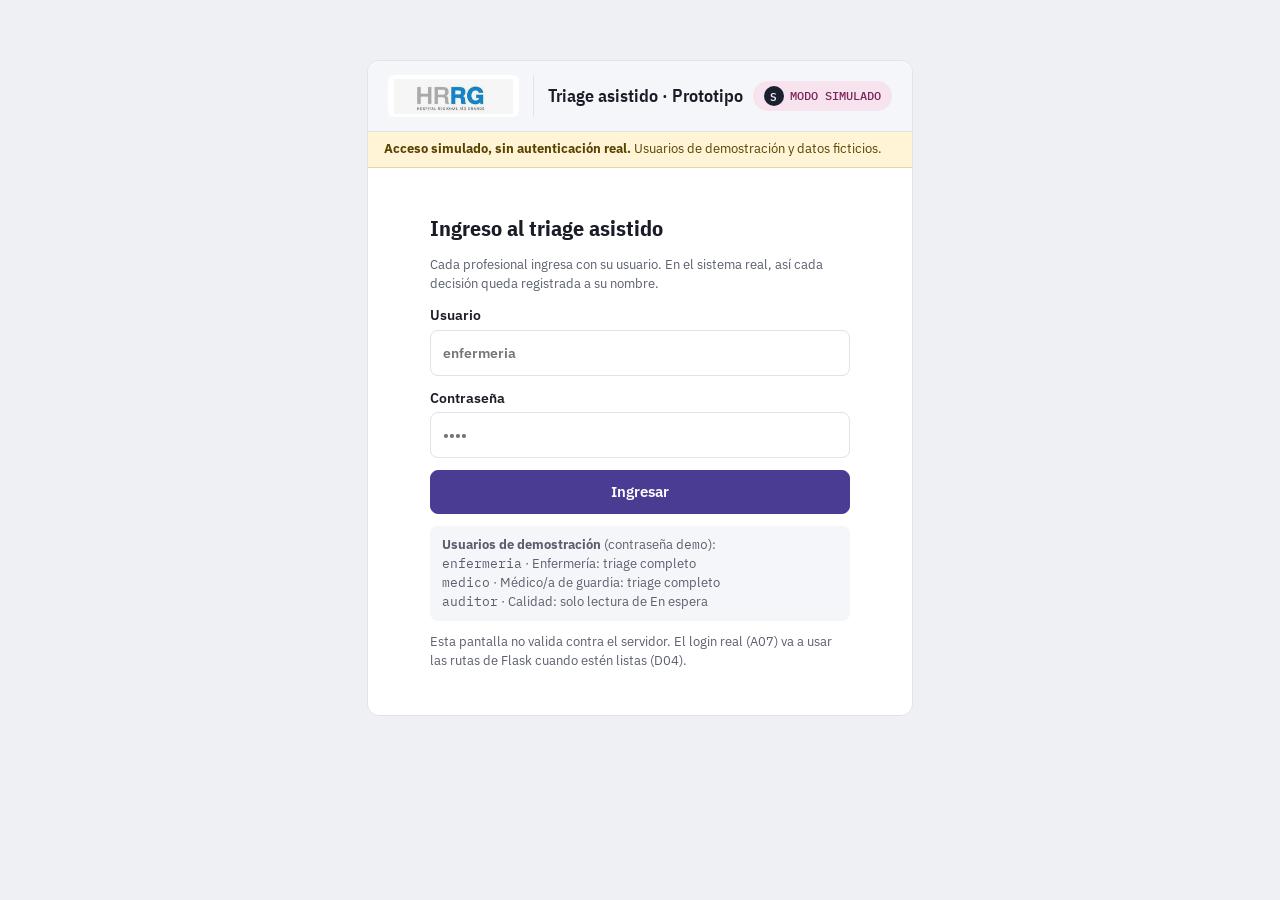
==== frontend/index.html @ 9aeae6dc "maq actualizado Actualizacion" ====
<!doctype html>
<html lang="es">
<head>
<meta charset="utf-8">
<meta name="viewport" content="width=device-width, initial-scale=1">
<title>Ingreso · Triage asistido (simulación)</title>
<link rel="preconnect" href="https://fonts.googleapis.com">
<link rel="stylesheet" href="https://fonts.googleapis.com/css2?family=IBM+Plex+Mono:wght@400;500&family=IBM+Plex+Sans+Condensed:wght@500;600;700&family=IBM+Plex+Sans:wght@400;500;600&display=swap">
<style>
/* Layout: maquetado navegable de 4 pantallas + panel lateral de especificaciones (estilo del original del equipo) */
:root{
  --bg:#EFF0F4; --panel:#FFFFFF; --panel-2:#F5F6F9; --line:#E1E3EA; --ink:#1A1D26; --muted:#5A5F6E;
  --accent:#4A3C93; --accent-ink:#FFFFFF; --accent-soft:#ECE8F8; --accent-text:#3E3180;
  --tab:#1B2030; --sim:#F6E3EE; --sim-ink:#7A2457; --err:#B3261E; --err-soft:#FCEDEC;
  --m-rojo:#C62828; --m-naranja:#EF7D1A; --m-amarillo:#F5C518; --m-verde:#2E7D32; --m-azul:#1565C0;
  --f-display:'IBM Plex Sans Condensed','Arial Narrow',sans-serif;
  --f-body:'IBM Plex Sans',system-ui,-apple-system,'Segoe UI',sans-serif;
  --f-mono:'IBM Plex Mono',ui-monospace,Menlo,Consolas,monospace;
}
@media (prefers-color-scheme: dark){:root:not([data-theme="light"]){
  --bg:#14161C; --panel:#1C1F27; --panel-2:#232733; --line:#323745; --ink:#ECEDF2; --muted:#A3A8B6;
  --accent:#8C7FE0; --accent-ink:#14121F; --accent-soft:#2B2650; --accent-text:#C5BDF5;
  --tab:#ECEDF2; --sim:#3A2232; --sim-ink:#F2B6D6; --err:#FF8A80; --err-soft:#3A1D1C; color-scheme:dark}}
:root[data-theme="dark"]{
  --bg:#14161C; --panel:#1C1F27; --panel-2:#232733; --line:#323745; --ink:#ECEDF2; --muted:#A3A8B6;
  --accent:#8C7FE0; --accent-ink:#14121F; --accent-soft:#2B2650; --accent-text:#C5BDF5;
  --tab:#ECEDF2; --sim:#3A2232; --sim-ink:#F2B6D6; --err:#FF8A80; --err-soft:#3A1D1C; color-scheme:dark}
[hidden]{display:none!important}
body{margin:0;background:var(--bg);color:var(--ink);font-family:var(--f-body);font-size:15px;line-height:1.45}
.wrap{max-width:1280px;margin:0 auto;padding-inline:20px;padding-block:20px 48px;display:flex;flex-direction:column;gap:18px}
h1,h2,h3{font-family:var(--f-display);text-wrap:balance;margin:0}
button,select,input,textarea{font:inherit;color:inherit}
:focus-visible{outline:2px solid var(--accent);outline-offset:2px}
.top{display:flex;flex-wrap:wrap;gap:12px 20px;align-items:flex-end;justify-content:space-between;border-bottom:1px solid var(--line);padding-bottom:14px}
.eyebrow{font-family:var(--f-mono);font-size:12px;letter-spacing:.08em;text-transform:uppercase;color:var(--muted)}
.top h1{font-size:24px;font-weight:600}
.tabs{display:flex;flex-wrap:wrap;gap:6px;align-items:center}
.tab{min-height:40px;padding:0 14px;border-radius:8px;border:1px solid var(--line);background:var(--panel);cursor:pointer}
.tab[aria-current="page"]{background:var(--tab);color:var(--bg);border-color:var(--tab)}
.spec-toggle{display:flex;align-items:center;gap:6px;color:var(--muted);font-size:14px;margin-left:6px}
.grid{display:grid;grid-template-columns:minmax(0,1fr) 300px;gap:18px;align-items:start}
body.nospecs .grid{grid-template-columns:minmax(0,1fr)}
body.nospecs .specs{display:none}
@media (max-width:900px){.grid{grid-template-columns:minmax(0,1fr)}}
.app{background:var(--panel);border:1px solid var(--line);border-radius:12px;min-width:0;overflow:hidden}
.app-head{display:flex;flex-wrap:wrap;gap:10px;align-items:center;justify-content:space-between;padding:14px 20px;background:var(--panel-2);border-bottom:1px solid var(--line)}
.app-head h2{font-size:18px;font-weight:600}
.chips{display:flex;gap:8px;flex-wrap:wrap}
.chip{display:inline-flex;align-items:center;gap:6px;font-family:var(--f-mono);font-size:12px;font-weight:500;padding:4px 10px;border-radius:999px;border:1px solid var(--line);background:var(--panel);white-space:nowrap}
.chip.sim{background:repeating-linear-gradient(135deg,var(--sim) 0 6px,transparent 6px 10px),var(--sim);color:var(--sim-ink);border-color:transparent}
.dot{width:8px;height:8px;border-radius:50%;background:var(--ink)}
.dot.off{background:transparent;border:2px solid var(--ink);box-sizing:border-box}
.stepper{display:flex;gap:8px;align-items:center;padding:10px 20px;border-bottom:1px solid var(--line);font-size:14px;color:var(--muted);flex-wrap:wrap}
.stepper span.on{background:var(--accent-soft);color:var(--accent-text);font-weight:600;padding:2px 8px;border-radius:6px}
.body{padding:20px;display:flex;flex-direction:column;gap:16px}
.note{background:var(--panel-2);border-radius:8px;padding:12px 14px;font-size:14px}
.banner{border:1px solid var(--err);background:var(--err-soft);border-radius:8px;padding:12px 14px;display:flex;flex-direction:column;gap:2px}
.banner b{color:var(--err)}
.code{font-family:var(--f-mono);font-size:12px;color:var(--muted)}
.n{display:inline-flex;align-items:center;justify-content:center;width:20px;height:20px;border-radius:50%;background:var(--tab);color:var(--bg);font-family:var(--f-mono);font-size:11px;font-weight:600;flex:none}
.label{display:flex;align-items:center;gap:8px;font-weight:600}
.field-wrap{position:relative}
textarea{width:100%;box-sizing:border-box;min-height:150px;padding:12px 12px 52px;border:1px solid var(--line);border-radius:8px;background:var(--panel);resize:vertical;line-height:1.5}
.mic{position:absolute;right:10px;bottom:12px;display:inline-flex;align-items:center;gap:8px;min-height:40px;padding:0 14px;border-radius:999px;border:1px solid var(--line);background:var(--panel);cursor:pointer;font-size:14px}
.mic svg{width:18px;height:18px}
.mic.rec{background:var(--accent);color:var(--accent-ink);border-color:var(--accent)}
.mic.rec .pulse{width:8px;height:8px;border-radius:50%;background:currentColor;animation:p 1s infinite}
@keyframes p{50%{opacity:.25}}
@media (prefers-reduced-motion:reduce){.mic.rec .pulse{animation:none}}
.hint{font-size:13px;color:var(--muted)}
.hint.err{color:var(--err);font-weight:500}
.row{display:flex;flex-wrap:wrap;gap:10px;align-items:center}
.btn{min-height:44px;padding:0 18px;border-radius:8px;border:1px solid var(--line);background:var(--panel);font-weight:600;cursor:pointer}
.btn.primary{background:var(--accent);color:var(--accent-ink);border-color:var(--accent)}
.btn.dark{background:var(--tab);color:var(--bg);border-color:var(--tab)}
.btn:disabled{opacity:.5;cursor:not-allowed}
.processing{display:flex;gap:10px;align-items:center;font-size:14px;color:var(--accent-text);background:var(--accent-soft);padding:10px 14px;border-radius:8px}
.two{display:grid;grid-template-columns:260px minmax(0,1fr);gap:20px}
@media (max-width:760px){.two{grid-template-columns:minmax(0,1fr)}}
.orig{background:var(--panel-2);border-radius:8px;padding:14px;font-size:14px;line-height:1.55}
.tablebox{overflow-x:auto}
table{width:100%;border-collapse:collapse;font-size:14px;min-width:620px}
th{font-family:var(--f-mono);font-size:11px;letter-spacing:.06em;text-transform:uppercase;color:var(--muted);text-align:left;padding:8px;border-bottom:1px solid var(--line);font-weight:500}
tr.sec th{background:var(--panel-2);color:var(--ink);font-family:var(--f-display);font-size:14px;letter-spacing:0;text-transform:none;font-weight:600;padding:10px 8px 8px;border-top:1px solid var(--line)}
tr.sec th span{font-family:var(--f-mono);font-size:11px;color:var(--muted);font-weight:400;margin-left:6px}
td{padding:8px;border-bottom:1px solid var(--line);vertical-align:middle}
td.k{font-family:var(--f-mono);font-size:13px}
td.k small{display:block;font-family:var(--f-body);font-size:12px;color:var(--muted)}
td.ia{font-family:var(--f-mono);font-size:13px}
td input,td select{width:100%;box-sizing:border-box;min-height:40px;padding:6px 10px;border:1px solid var(--line);border-radius:6px;background:var(--panel)}
td input.bad{border:2px solid var(--err)}
.st{font-family:var(--f-mono);font-size:11px;font-weight:500;padding:3px 8px;border-radius:999px;border:1px solid var(--line);white-space:nowrap;display:inline-block}
.st.none{border-style:dashed;color:var(--muted)}
.st.fix{background:var(--accent-soft);color:var(--accent-text);border-color:transparent}
.st.bad{color:var(--err);border-color:var(--err)}
.restore{display:block;margin-top:4px;font-size:12px;background:none;border:0;padding:0;color:var(--accent-text);text-decoration:underline;cursor:pointer}
.miss{display:flex;flex-wrap:wrap;gap:6px;align-items:center;font-size:14px}
.summary{display:grid;grid-template-columns:repeat(4,minmax(0,1fr));border:1px solid var(--line);border-radius:8px;overflow:hidden}
@media (max-width:760px){.summary{grid-template-columns:repeat(2,minmax(0,1fr))}}
.summary div{padding:10px 12px;border-right:1px solid var(--line);border-bottom:1px solid var(--line);display:flex;flex-direction:column;gap:2px;min-width:0}
.summary span{font-size:12px;color:var(--muted)}
.summary b{font-family:var(--f-display);font-size:17px;font-weight:600;overflow-wrap:anywhere}
.summary em{font-style:normal;font-family:var(--f-mono);font-size:11px;color:var(--accent-text)}
.triage{border:2px solid var(--mc);border-radius:12px;overflow:hidden}
.triage-head{background:var(--mc);color:var(--mi);padding:16px 20px;display:flex;flex-wrap:wrap;gap:10px;align-items:center;justify-content:space-between}
.triage-head .eyebrow{color:inherit;opacity:.85}
.triage-head h3{font-size:40px;font-weight:700;line-height:1;letter-spacing:.01em}
.triage-head p{margin:2px 0 0;font-weight:500}
.ia-tag{font-family:var(--f-mono);font-size:12px;font-weight:600;padding:4px 10px;border-radius:6px;background:var(--panel);color:var(--ink)}
.triage-body{padding:16px 20px;display:grid;grid-template-columns:repeat(2,minmax(0,1fr));gap:16px}
@media (max-width:760px){.triage-body{grid-template-columns:minmax(0,1fr)}}
.triage-body h4{margin:0 0 6px;font-size:14px}
.triage-body ul{margin:0;padding-left:18px;display:flex;flex-direction:column;gap:3px;font-size:14px}
.just{grid-column:1/-1;background:var(--panel-2);border-radius:8px;padding:12px;font-size:14px}
.decision{border-top:1px solid var(--line);padding:16px 20px;display:flex;flex-direction:column;gap:12px}
.dbtns{display:grid;grid-template-columns:repeat(3,minmax(0,1fr));gap:10px}
.dbtns .btn{min-height:50px}
.dbtns .btn[aria-pressed="true"]{outline:3px solid var(--accent);outline-offset:1px}
.levels{display:grid;grid-template-columns:repeat(5,minmax(0,1fr));gap:6px}
.lvl{min-height:48px;border-radius:8px;border:1px solid transparent;font-weight:700;font-size:13px;cursor:pointer}
.lvl[aria-pressed="true"]{outline:3px solid var(--ink);outline-offset:2px}
.form{display:flex;flex-direction:column;gap:8px}
.form select,.form textarea{min-height:44px;padding:8px 10px;border:1px solid var(--line);border-radius:8px;background:var(--panel)}
.form textarea{min-height:64px;padding:8px 10px}
.ok{border:1px solid var(--line);background:var(--panel-2);border-radius:8px;padding:12px 14px;font-size:14px}
.legal{font-size:13px;color:var(--muted);border-top:1px solid var(--line);padding:12px 20px}
.reg{font-family:var(--f-mono);font-size:12px;line-height:1.7;background:var(--panel-2);border-radius:8px;padding:12px 14px;white-space:pre-wrap;overflow-wrap:anywhere}
.insuf{border:2px solid var(--muted);border-radius:12px;overflow:hidden}
.insuf .triage-head{background:var(--panel-2);color:var(--ink)}
.cards{display:grid;grid-template-columns:repeat(3,minmax(0,1fr));gap:12px}
@media (max-width:760px){.cards{grid-template-columns:minmax(0,1fr)}}
.card{border:1px solid var(--line);border-radius:10px;padding:14px;display:flex;flex-direction:column;gap:6px}
.card h3{font-size:16px;display:flex;gap:8px;align-items:center}
.card p{margin:0;font-size:14px;color:var(--muted);flex:1}
pre{margin:0;background:var(--panel-2);border-radius:8px;padding:14px;font-family:var(--f-mono);font-size:12px;line-height:1.6;overflow-x:auto}
.brand{display:flex;flex-wrap:wrap;align-items:center;gap:10px;min-width:0}
.brand .logo{height:36px;width:auto;flex:none;background:#FFFFFF;border-radius:6px;padding:3px 6px}
.brand .bn{display:flex;flex-direction:column;line-height:1.15}
.brand .bn b{font-family:var(--f-display);font-size:15px;font-weight:700}
.brand .bn span{font-size:12px;color:var(--muted)}
.brand .sep{width:1px;align-self:stretch;background:var(--line);margin:0 4px}
.rv-bar{display:flex;flex-wrap:wrap;gap:8px 16px;align-items:center;justify-content:space-between}
.rv-count{display:flex;gap:6px;flex-wrap:wrap}
.orig-col{display:flex;flex-direction:column;gap:8px;position:sticky;top:12px;align-self:start}
@media (max-width:760px){.orig-col{position:static}}
.groups{display:flex;flex-direction:column;gap:14px;min-width:0}
fieldset.grp{border:1px solid var(--line);border-radius:10px;padding:12px 14px 14px;margin:0;display:grid;grid-template-columns:repeat(auto-fill,minmax(160px,1fr));gap:12px;min-width:0}
fieldset.grp legend{font-family:var(--f-display);font-weight:600;font-size:15px;padding:0 6px}
.fld{display:flex;flex-direction:column;gap:4px;min-width:0}
.fld.wide{grid-column:1/-1}
.fld .l{font-size:13px;font-weight:600}
.inp{display:flex;align-items:center;border:1px solid var(--line);border-radius:8px;background:var(--panel);min-height:44px}
.inp input{border:0;background:transparent;flex:1;min-width:0;padding:8px 10px;font-size:16px;outline:none}
.inp:focus-within{outline:2px solid var(--accent);outline-offset:1px}
.inp .u{padding-right:10px;color:var(--muted);font-size:13px;white-space:nowrap}
.fld.none .inp{border:1.5px dashed var(--accent);background:var(--accent-soft)}
.fld.fix .inp{border-color:var(--accent)}
.fld.bad .inp{border:2px solid var(--err)}
.meta{font-size:12px;color:var(--muted);display:flex;gap:6px;flex-wrap:wrap;align-items:center;min-height:18px}
.meta .restore{display:inline;margin:0}
.fld.bad .meta{color:var(--err);font-weight:500}
.seg{display:flex;border:1px solid var(--line);border-radius:8px;overflow:hidden;min-height:44px}
.seg label{flex:1;display:flex;align-items:center;justify-content:center;cursor:pointer;font-size:14px;padding:0 8px;border-left:1px solid var(--line)}
.seg label:first-child{border-left:0}
.seg input,.flags input{position:absolute;opacity:0;width:1px;height:1px}
.seg label:has(input:checked){background:var(--tab);color:var(--bg);font-weight:600}
.seg label:has(input:focus-visible),.flags label:has(input:focus-visible){outline:2px solid var(--accent);outline-offset:-2px}
.flags{display:flex;flex-wrap:wrap;gap:8px}
.flags label{display:flex;align-items:center;gap:6px;min-height:44px;padding:0 12px;border:1px solid var(--line);border-radius:8px;cursor:pointer;font-size:14px}
.flags label:has(input:checked){border:2px solid var(--err);color:var(--err);font-weight:600}
.rv{display:grid;grid-template-columns:minmax(0,1fr) 250px;gap:14px;align-items:start}
@media (max-width:900px){.rv{grid-template-columns:minmax(0,1fr)}}
.rv-main,.rv-side{display:flex;flex-direction:column;gap:12px;min-width:0}
.cx{border:1px solid var(--line);border-radius:10px;padding:12px 14px;display:flex;flex-direction:column;gap:10px;min-width:0}
.cx-h{font-family:var(--f-display);font-weight:600;font-size:15px;display:flex;align-items:center;gap:8px}
.orig.sm{padding:10px 12px;font-size:13px}
.g{display:grid;gap:10px 12px}
.g4{grid-template-columns:repeat(4,minmax(0,1fr))}
.g2{grid-template-columns:repeat(2,minmax(0,1fr))}
@media (max-width:640px){.g4{grid-template-columns:repeat(2,minmax(0,1fr))}}
.f{display:flex;flex-direction:column;gap:3px;min-width:0}
.f.full{grid-column:1/-1}.f.half{grid-column:span 2}
.fl{display:flex;align-items:baseline;justify-content:space-between;gap:6px;font-size:12px;color:var(--muted);font-weight:500;min-height:16px}
.fl label{white-space:nowrap;overflow:hidden;text-overflow:ellipsis}
.tg{font-family:var(--f-mono);font-size:10px;white-space:nowrap}
.tg .restore{display:inline;margin:0 0 0 4px;font-size:11px}
.f input,.f select{box-sizing:border-box;width:100%;height:34px;padding:4px 8px;font-size:14px;border:1px solid var(--line);border-radius:6px;background:var(--panel);min-width:0}
.f input.ro{background:var(--panel-2);font-family:var(--f-mono);color:var(--muted)}
.f.s-ia>input,.f.ta.s-ia .tapair>input,.tapair .f.s-ia>input,.f.s-ia>select{border-color:var(--accent);border-left-width:3px}
.f.s-fix>input,.f.ta.s-fix .tapair>input,.tapair .f.s-fix>input,.f.s-fix>select{border:2px solid var(--accent);background:var(--accent-soft)}
.f.s-none>input,.f.ta.s-none .tapair>input,.tapair .f.s-none>input,.f.s-none>select{border:1.5px dashed var(--muted);background:var(--panel-2)}
.f.s-bad>input,.f.ta.s-bad .tapair>input,.tapair .f.s-bad>input{border:2px solid var(--err)}
.f.s-ia .tg{color:var(--accent-text)}.f.s-fix .tg{color:var(--accent-text)}.f.s-none .tg{color:var(--muted)}.f.s-bad .tg{color:var(--err)}
.ckl{display:flex;flex-direction:column;gap:2px}
.ck{display:flex;align-items:center;gap:8px;min-height:32px;font-size:14px;cursor:pointer;padding:0 4px;border-radius:6px}
.ck input{width:16px;height:16px;accent-color:var(--accent);flex:none}
.ck .tg{margin-left:auto}
.ck.s-fix{background:var(--accent-soft)}
.ck.s-ia .tg,.ck.s-fix .tg{color:var(--accent-text)}
.ckl .f{margin-top:6px}
.ctrl{display:flex;flex-direction:column;gap:4px;background:var(--panel-2);border-radius:8px;padding:10px 12px;font-size:13px}
.ctrl .w{color:var(--err);font-weight:500}
.lg{display:inline-flex;align-items:center;gap:4px;margin-left:10px;white-space:nowrap}
.sw{display:inline-block;width:14px;height:10px;border-radius:3px;border:1px solid var(--line)}
.sw.ia{border-color:var(--accent);border-left-width:3px}.sw.fix{border:2px solid var(--accent);background:var(--accent-soft)}.sw.none{border:1.5px dashed var(--muted)}.sw.bad{border:2px solid var(--err)}
.cx-h .sub{font-family:var(--f-body);font-size:12px;font-weight:400;color:var(--muted)}
.cx-h .btn.sm{margin-left:auto;min-height:32px;padding:0 10px;font-size:12px;font-weight:500}
.f.s-hce .tg,.f.s-med .tg{color:var(--muted)}
.relline{display:block;width:100%;text-align:left;border:0;background:var(--panel-2);border-radius:8px;padding:8px 12px;font-size:13px;color:var(--muted);white-space:nowrap;overflow:hidden;text-overflow:ellipsis;cursor:pointer}
.relline b{color:var(--ink)}
.relline[aria-expanded="true"]{white-space:normal}
.demo{margin-left:auto;background:none;border:0;color:var(--muted);text-decoration:underline;font-size:12px;cursor:pointer;min-height:32px}
#g-vitales .f input,#g-dolor .f input,#g-dolor .f select{height:42px;font-size:16px}
.ia-int{grid-column:1/-1;border:1px dashed var(--accent);border-radius:8px;padding:12px;font-size:14px;display:flex;flex-direction:column;gap:6px}
.ia-int .hd{display:flex;align-items:center;gap:8px;flex-wrap:wrap}
.ia-int .ia-tag{font-size:11px;padding:2px 8px;background:var(--accent-soft);color:var(--accent-text)}
.ia-int ul{margin:0;padding-left:18px;display:flex;flex-direction:column;gap:2px}
.ia-int details summary{cursor:pointer;color:var(--accent-text);font-size:13px;text-decoration:underline;width:max-content}
.ia-int details .g{margin-top:8px}
.dbtns{position:relative}
.decision{padding-top:14px}
.dbtns .btn{min-height:56px;font-size:17px}
.triage-body{padding:12px 20px}
.triage-body h4{display:flex;gap:6px;align-items:center}
.ia-line{border-top:1px solid var(--line);padding:10px 20px;font-size:13px;color:var(--muted);display:flex;flex-wrap:wrap;gap:6px 10px;align-items:baseline}
.ia-line b{color:var(--ink);font-weight:600}
.ia-line .ia-tag{font-size:10px;padding:1px 6px;background:var(--accent-soft);color:var(--accent-text)}
.ia-line details{width:100%}
.ia-line details summary{cursor:pointer;color:var(--accent-text);text-decoration:underline;width:max-content;font-size:12px}
.ia-line details .g{margin-top:8px}
details.more{border:1px solid var(--line);border-radius:10px;padding:10px 14px}
details.more[open]{display:flex;flex-direction:column;gap:12px}
details.more summary{cursor:pointer;font-weight:600;font-size:14px;display:flex;gap:8px;align-items:center}
.origin{padding:8px 20px;font-size:13px;background:var(--panel-2);border-bottom:1px solid var(--line);display:flex;flex-wrap:wrap;gap:4px 10px;align-items:baseline}
.origin b{font-weight:600}
.origin .old{color:var(--muted)}
ul.why{list-style:none;padding-left:0}
ul.why li{display:flex;gap:8px;align-items:baseline}
.src{font-family:var(--f-mono);font-size:10px;font-weight:600;padding:1px 6px;border-radius:4px;flex:none;letter-spacing:.02em}
.src.r{background:var(--tab);color:var(--bg)}
.src.ia{background:var(--accent-soft);color:var(--accent-text)}
.prov{font-size:11px;color:var(--muted)}
.m2{display:flex;flex-direction:column;gap:12px}
.strip{display:flex;flex-wrap:wrap;align-items:center;gap:10px 16px;border:1px solid var(--line);border-radius:10px;padding:8px 12px}
.strip .ep{display:flex;flex-direction:column;line-height:1.1}
.strip .ep b{font-family:var(--f-mono);font-size:14px}
.strip-f{display:flex;gap:10px;align-items:flex-end}
.strip-f .f input,.strip-f .f select{height:34px}
.strip-f #f-edad{width:70px}
.strip-f #f-sexo{width:140px}
.strip .relline{flex:1 1 260px;min-width:0;width:auto}
.g6{grid-template-columns:repeat(6,minmax(0,1fr))}
.g6 .f.ta{grid-column:span 2}
@media (max-width:760px){.g6{grid-template-columns:repeat(3,minmax(0,1fr))}}
@media (max-width:460px){.g6{grid-template-columns:repeat(2,minmax(0,1fr))}}
#g-vitales .f input,#g-vitales .f select,#g-dolor .f input,#g-dolor .f select{height:38px;font-size:16px}
.gv{display:flex;flex-wrap:wrap;gap:10px 14px;align-items:flex-end}
.gv .f{width:112px}
.gv .f.ta{width:184px}
.gv #f-glucemia{width:128px}
.gv #f-estado_conciencia{width:180px}
.gv #f-aspecto_general{flex:1 1 200px;width:auto}
.rv-main .strip .relline{flex-basis:100%}
.tapair{display:flex;align-items:center;gap:6px}
.tapair>input{flex:1 1 0;min-width:0;width:auto}
.tapair .f{flex:1 1 0;min-width:0;gap:0}
.tapair .f>input{width:100%}
.tapair>span{color:var(--muted);font-size:18px}
.two-c{display:grid;grid-template-columns:repeat(2,minmax(0,1fr));gap:12px;align-items:start}
@media (max-width:760px){.two-c{grid-template-columns:minmax(0,1fr)}}
.chips{display:flex;flex-wrap:wrap;gap:8px}
.chips.br{display:grid;grid-template-columns:repeat(2,minmax(0,1fr))}
.chips .ck{position:relative;min-height:44px;padding:0 12px;border:1px solid var(--line);border-radius:8px;gap:6px;font-size:14px}
.chips .ck input{position:absolute;opacity:0;width:1px;height:1px}
.chips .ck:has(input:focus-visible){outline:2px solid var(--accent);outline-offset:1px}
.chips.br .ck:has(input:checked){border:2px solid var(--err);background:var(--err-soft);color:var(--err);font-weight:600}
.chips.ant .ck:has(input:checked){border:2px solid var(--accent);background:var(--accent-soft);color:var(--accent-text);font-weight:600}
.chips .ck .tg{margin-left:4px}
.chips .f{flex:1 1 40%}
.chips.br .ck{min-height:52px}
.wlist{display:flex;flex-direction:column;gap:8px}
.wrow{display:flex;flex-wrap:wrap;align-items:center;gap:8px 14px;border:1px solid var(--line);border-radius:10px;padding:10px 12px}
.wc{font-family:var(--f-display);font-weight:700;font-size:13px;padding:6px 10px;border-radius:6px;min-width:84px;text-align:center}
.wep{font-family:var(--f-mono);font-size:13px}
.wm{flex:1 1 160px;min-width:0}
.wt{color:var(--muted);font-size:13px;min-width:96px}
.wf{display:flex;gap:6px;flex-wrap:wrap}
.wa{display:flex;gap:6px;margin-left:auto;flex-wrap:wrap}
.btn.sm{min-height:40px;padding:0 12px;font-size:13px}
.btn.esc{color:var(--err);border-color:var(--err)}
.btn.esc.armed{background:var(--err);color:var(--panel);border-color:var(--err)}
.srch{display:flex;flex-direction:column;gap:2px}
.srch input{height:40px;border:1px solid var(--line);border-radius:8px;padding:0 10px;background:var(--panel);font-family:var(--f-mono)}
.rebadge{font-size:12px;font-weight:600;background:var(--accent-soft);color:var(--accent-text);padding:4px 8px;border-radius:6px}
.prevline{font-weight:600;background:var(--accent-soft);color:var(--accent-text)}
#ollama{cursor:pointer;font:inherit;font-family:var(--f-mono);font-size:12px;font-weight:500}
.gvt{display:grid;grid-template-columns:repeat(4,minmax(0,1fr));gap:12px 16px}
@media (max-width:640px){.gvt{grid-template-columns:repeat(2,minmax(0,1fr))}}
.v{display:grid;grid-row:span 3;grid-template-rows:subgrid;grid-template-columns:minmax(0,1fr);row-gap:4px;min-width:0}
.vin{min-width:0}
.v>label,.v>.vl{align-self:end}
.v.ta{grid-column:span 2}
.v>label,.v>.vl{font-size:13px;line-height:1.25;display:flex;flex-direction:column;gap:1px}
.v>label b,.v>.vl b{font-weight:600;color:var(--ink)}
.v .ab{font-family:var(--f-mono);font-size:11px;color:var(--muted)}
.vin{display:flex;align-items:center;gap:6px;border:1px solid var(--line);border-radius:8px;background:var(--panel);height:44px;padding:0 10px}
.vin:focus-within{outline:2px solid var(--accent);outline-offset:1px}
.vin input,.vin select{border:0;background:transparent;outline:none;flex:1 1 0;min-width:0;font-size:18px;font-variant-numeric:tabular-nums;height:100%;padding:0}
.vin select{font-size:16px}
.vin .u{font-size:13px;color:var(--muted);white-space:nowrap}
.vin .sl{color:var(--muted);font-size:18px}
.v.ta .vin input{flex:0 0 4.5ch}
.vin .u{margin-left:auto}
.vh{font-size:12px;color:var(--muted);min-height:16px}
.v.s-none .vin{border:1.5px dashed var(--muted)}
.v.s-abn .vin{border:1.5px solid var(--ink)}
.v.s-abn .vh{color:var(--ink);font-weight:600}
.v.s-crit .vin,.v.s-bad .vin{border:2px solid var(--err);background:var(--err-soft)}
.v.s-crit .vh,.v.s-bad .vh{color:var(--err);font-weight:600}
.v.calc .vin{background:var(--panel-2)}
.v.calc .pv{font-size:18px;font-variant-numeric:tabular-nums;flex:1}
.specs{background:var(--panel);border:1px solid var(--line);border-radius:12px;padding:18px;display:flex;flex-direction:column;gap:12px;font-size:14px;position:sticky;top:calc(env(safe-area-inset-top,0px) + 12px)}
.specs h2{font-size:18px}
.specs ol{list-style:none;margin:0;padding:0;display:flex;flex-direction:column;gap:10px}
.specs li{display:flex;gap:10px}
.specs .src{border-top:1px solid var(--line);padding-top:10px;font-size:12px;color:var(--muted)}

/* ===== v34 ===== */
.src.g{background:var(--m-verde);color:#fff}
.src.f{background:var(--panel-2);color:var(--ink);border:1px solid var(--line)}
.fuente{margin:0 20px 12px;border:1px solid var(--line);border-radius:10px;background:var(--panel-2);font-size:13px}
.fuente summary{cursor:pointer;padding:10px 12px;display:flex;gap:8px;align-items:baseline;flex-wrap:wrap}
.fuente summary b{font-weight:600}
.fuente .frag{margin:0 12px 12px;padding:10px 12px;border-left:3px solid var(--mc,var(--line));background:var(--panel);border-radius:6px;font-family:var(--f-mono);font-size:12px;line-height:1.55;white-space:pre-wrap}
.subir{margin:0 20px 12px;border:1px dashed var(--line);border-radius:10px;padding:12px 14px}
.subir h4{margin:0 0 8px;font-size:14px;display:flex;gap:8px;align-items:center;flex-wrap:wrap}
.subir .chipc{display:inline-block;padding:2px 8px;border-radius:999px;font-size:12px;font-weight:700}
.subir ul{list-style:none;margin:0;padding:0;display:flex;flex-direction:column;gap:6px}
.subir li{display:flex;gap:10px;align-items:center;flex-wrap:wrap;font-size:14px}
.subir li .q{flex:1 1 220px}
.subir li .meas{font-size:12px;color:var(--muted)}
.yn{display:flex;gap:6px}
.yn button{min-height:36px;min-width:52px;border-radius:8px;border:1px solid var(--line);background:var(--panel);font:inherit;font-size:13px;font-weight:600;cursor:pointer}
.yn button[aria-pressed="true"][data-a="si"]{background:var(--err);color:#fff;border-color:var(--err)}
.yn button[aria-pressed="true"][data-a="no"]{background:var(--panel-2);color:var(--muted)}
.subir .hint{margin-top:8px}
.clock{display:flex;flex-direction:column;gap:4px;min-width:170px}
.clock .bar{height:6px;border-radius:999px;background:var(--panel-2);overflow:hidden}
.clock .bar i{display:block;height:100%;background:var(--m-verde)}
.clock.warn .bar i{background:var(--m-naranja)}
.clock.over .bar i{background:var(--err);width:100%!important}
.clock .ct{font-family:var(--f-mono);font-size:12px}
.clock.over .ct{color:var(--err);font-weight:700}
@keyframes blink{50%{opacity:.35}}
.clock.over .ct{animation:blink 1.2s steps(2) infinite}
.fast{display:inline-flex;gap:6px;align-items:center;font-size:13px;color:var(--muted)}
.login{max-width:420px;margin:24px auto;display:flex;flex-direction:column;gap:12px}
.login h3{font-family:var(--f-display);font-size:22px;margin:0}
.login label{display:flex;flex-direction:column;gap:4px;font-size:14px;font-weight:600}
.login input{height:44px;border:1px solid var(--line);border-radius:8px;padding:0 12px;font:inherit;background:var(--panel);color:var(--ink)}
.login .demo-users{font-size:13px;color:var(--muted);background:var(--panel-2);border-radius:8px;padding:10px 12px}
.login .demo-users code{font-family:var(--f-mono)}
.userchip b{font-weight:600}
.linkbtn{background:none;border:0;color:var(--accent-text);text-decoration:underline;cursor:pointer;font:inherit;font-size:12px;padding:0}
.simbar{background:#FFF4D6;color:#5A4300;border-bottom:1px solid #E9D49A;padding:8px 16px;font-size:13px}
</style>
</head>
<body>
<div class="wrap">
  <section class="app" style="max-width:560px;margin:40px auto">
    <div class="app-head">
      <div class="brand"><img class="logo" src="[data-uri]" alt="HRRG · Hospital Regional Río Grande" width="119" height="36"><span class="sep"></span><h2>Triage asistido · Prototipo</h2></div>
      <div class="chips"><span class="chip sim"><span class="n">S</span>MODO SIMULADO</span></div>
    </div>
    <div class="simbar" role="note"><b>Acceso simulado, sin autenticación real.</b> Usuarios de demostración y datos ficticios.</div>
    <div class="body">
      <form class="login" id="loginForm" autocomplete="off" novalidate>
        <h3>Ingreso al triage asistido</h3>
        <div class="hint">Cada profesional ingresa con su usuario. En el sistema real, así cada decisión queda registrada a su nombre.</div>
        <div class="banner" id="loginErr" hidden><b>Usuario o contraseña incorrectos.</b><span>Revisá los datos e intentá de nuevo.</span></div>
        <label>Usuario<input id="lgUser" placeholder="enfermeria" autocomplete="username"></label>
        <label>Contraseña<input id="lgPass" type="password" placeholder="••••" autocomplete="current-password"></label>
        <button type="submit" class="btn primary">Ingresar</button>
        <div class="demo-users"><b>Usuarios de demostración</b> (contraseña <code>demo</code>):<br><code>enfermeria</code> · Enfermería: triage completo<br><code>medico</code> · Médico/a de guardia: triage completo<br><code>auditor</code> · Calidad: solo lectura de En espera</div>
        <div class="hint">Esta pantalla no valida contra el servidor. El login real (A07) va a usar las rutas de Flask cuando estén listas (D04).</div>
      </form>
    </div>
  </section>
</div>
<script src="login.js"></script>
</body>
</html>
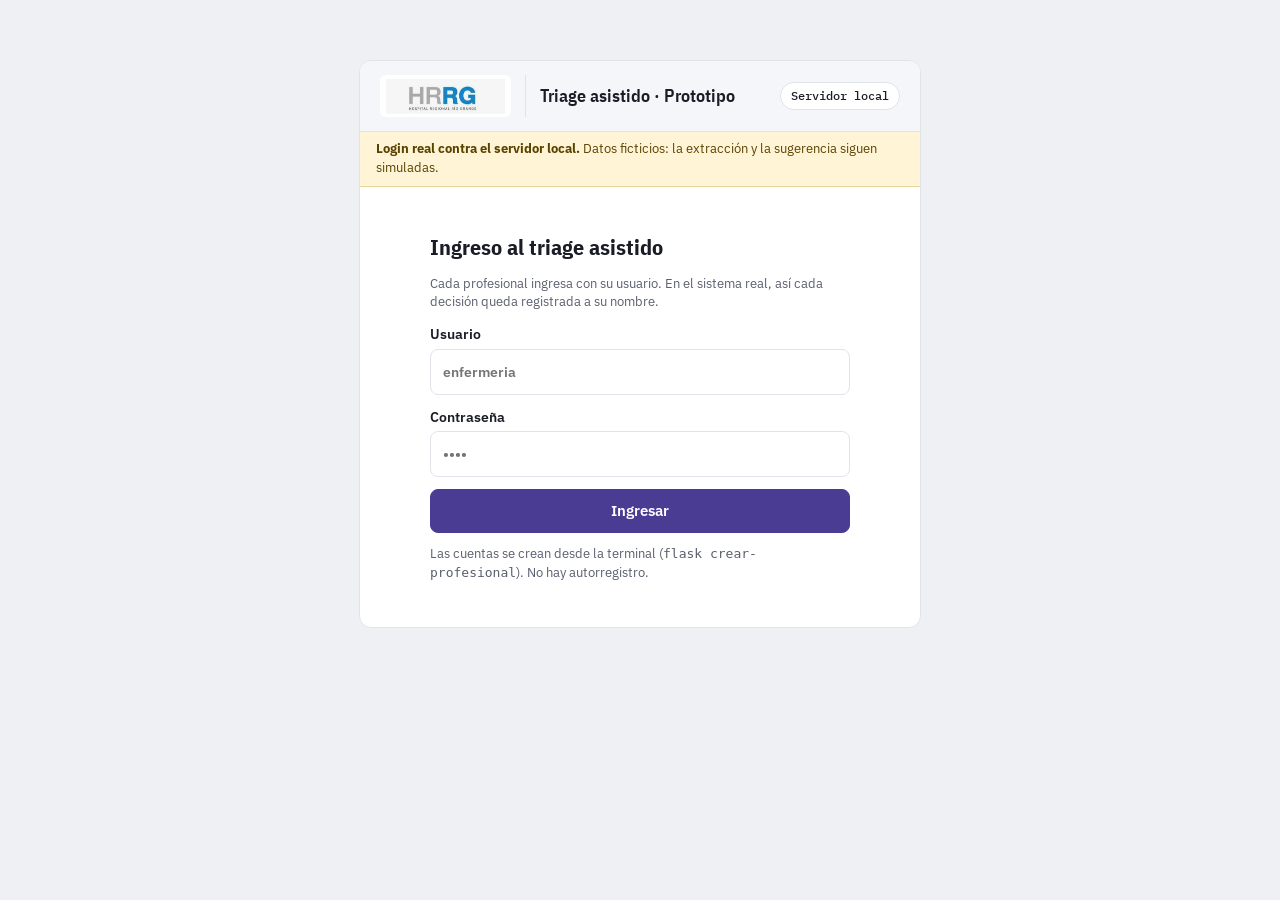
==== commit c246c10d: "A07: login real contra Flask con modo demo sin servidor" ====
--- a/frontend/index.html
+++ b/frontend/index.html
@@ -6,387 +6,33 @@
 <title>Ingreso · Triage asistido (simulación)</title>
 <link rel="preconnect" href="https://fonts.googleapis.com">
 <link rel="stylesheet" href="https://fonts.googleapis.com/css2?family=IBM+Plex+Mono:wght@400;500&family=IBM+Plex+Sans+Condensed:wght@500;600;700&family=IBM+Plex+Sans:wght@400;500;600&display=swap">
-<style>
-/* Layout: maquetado navegable de 4 pantallas + panel lateral de especificaciones (estilo del original del equipo) */
-:root{
-  --bg:#EFF0F4; --panel:#FFFFFF; --panel-2:#F5F6F9; --line:#E1E3EA; --ink:#1A1D26; --muted:#5A5F6E;
-  --accent:#4A3C93; --accent-ink:#FFFFFF; --accent-soft:#ECE8F8; --accent-text:#3E3180;
-  --tab:#1B2030; --sim:#F6E3EE; --sim-ink:#7A2457; --err:#B3261E; --err-soft:#FCEDEC;
-  --m-rojo:#C62828; --m-naranja:#EF7D1A; --m-amarillo:#F5C518; --m-verde:#2E7D32; --m-azul:#1565C0;
-  --f-display:'IBM Plex Sans Condensed','Arial Narrow',sans-serif;
-  --f-body:'IBM Plex Sans',system-ui,-apple-system,'Segoe UI',sans-serif;
-  --f-mono:'IBM Plex Mono',ui-monospace,Menlo,Consolas,monospace;
-}
-@media (prefers-color-scheme: dark){:root:not([data-theme="light"]){
-  --bg:#14161C; --panel:#1C1F27; --panel-2:#232733; --line:#323745; --ink:#ECEDF2; --muted:#A3A8B6;
-  --accent:#8C7FE0; --accent-ink:#14121F; --accent-soft:#2B2650; --accent-text:#C5BDF5;
-  --tab:#ECEDF2; --sim:#3A2232; --sim-ink:#F2B6D6; --err:#FF8A80; --err-soft:#3A1D1C; color-scheme:dark}}
-:root[data-theme="dark"]{
-  --bg:#14161C; --panel:#1C1F27; --panel-2:#232733; --line:#323745; --ink:#ECEDF2; --muted:#A3A8B6;
-  --accent:#8C7FE0; --accent-ink:#14121F; --accent-soft:#2B2650; --accent-text:#C5BDF5;
-  --tab:#ECEDF2; --sim:#3A2232; --sim-ink:#F2B6D6; --err:#FF8A80; --err-soft:#3A1D1C; color-scheme:dark}
-[hidden]{display:none!important}
-body{margin:0;background:var(--bg);color:var(--ink);font-family:var(--f-body);font-size:15px;line-height:1.45}
-.wrap{max-width:1280px;margin:0 auto;padding-inline:20px;padding-block:20px 48px;display:flex;flex-direction:column;gap:18px}
-h1,h2,h3{font-family:var(--f-display);text-wrap:balance;margin:0}
-button,select,input,textarea{font:inherit;color:inherit}
-:focus-visible{outline:2px solid var(--accent);outline-offset:2px}
-.top{display:flex;flex-wrap:wrap;gap:12px 20px;align-items:flex-end;justify-content:space-between;border-bottom:1px solid var(--line);padding-bottom:14px}
-.eyebrow{font-family:var(--f-mono);font-size:12px;letter-spacing:.08em;text-transform:uppercase;color:var(--muted)}
-.top h1{font-size:24px;font-weight:600}
-.tabs{display:flex;flex-wrap:wrap;gap:6px;align-items:center}
-.tab{min-height:40px;padding:0 14px;border-radius:8px;border:1px solid var(--line);background:var(--panel);cursor:pointer}
-.tab[aria-current="page"]{background:var(--tab);color:var(--bg);border-color:var(--tab)}
-.spec-toggle{display:flex;align-items:center;gap:6px;color:var(--muted);font-size:14px;margin-left:6px}
-.grid{display:grid;grid-template-columns:minmax(0,1fr) 300px;gap:18px;align-items:start}
-body.nospecs .grid{grid-template-columns:minmax(0,1fr)}
-body.nospecs .specs{display:none}
-@media (max-width:900px){.grid{grid-template-columns:minmax(0,1fr)}}
-.app{background:var(--panel);border:1px solid var(--line);border-radius:12px;min-width:0;overflow:hidden}
-.app-head{display:flex;flex-wrap:wrap;gap:10px;align-items:center;justify-content:space-between;padding:14px 20px;background:var(--panel-2);border-bottom:1px solid var(--line)}
-.app-head h2{font-size:18px;font-weight:600}
-.chips{display:flex;gap:8px;flex-wrap:wrap}
-.chip{display:inline-flex;align-items:center;gap:6px;font-family:var(--f-mono);font-size:12px;font-weight:500;padding:4px 10px;border-radius:999px;border:1px solid var(--line);background:var(--panel);white-space:nowrap}
-.chip.sim{background:repeating-linear-gradient(135deg,var(--sim) 0 6px,transparent 6px 10px),var(--sim);color:var(--sim-ink);border-color:transparent}
-.dot{width:8px;height:8px;border-radius:50%;background:var(--ink)}
-.dot.off{background:transparent;border:2px solid var(--ink);box-sizing:border-box}
-.stepper{display:flex;gap:8px;align-items:center;padding:10px 20px;border-bottom:1px solid var(--line);font-size:14px;color:var(--muted);flex-wrap:wrap}
-.stepper span.on{background:var(--accent-soft);color:var(--accent-text);font-weight:600;padding:2px 8px;border-radius:6px}
-.body{padding:20px;display:flex;flex-direction:column;gap:16px}
-.note{background:var(--panel-2);border-radius:8px;padding:12px 14px;font-size:14px}
-.banner{border:1px solid var(--err);background:var(--err-soft);border-radius:8px;padding:12px 14px;display:flex;flex-direction:column;gap:2px}
-.banner b{color:var(--err)}
-.code{font-family:var(--f-mono);font-size:12px;color:var(--muted)}
-.n{display:inline-flex;align-items:center;justify-content:center;width:20px;height:20px;border-radius:50%;background:var(--tab);color:var(--bg);font-family:var(--f-mono);font-size:11px;font-weight:600;flex:none}
-.label{display:flex;align-items:center;gap:8px;font-weight:600}
-.field-wrap{position:relative}
-textarea{width:100%;box-sizing:border-box;min-height:150px;padding:12px 12px 52px;border:1px solid var(--line);border-radius:8px;background:var(--panel);resize:vertical;line-height:1.5}
-.mic{position:absolute;right:10px;bottom:12px;display:inline-flex;align-items:center;gap:8px;min-height:40px;padding:0 14px;border-radius:999px;border:1px solid var(--line);background:var(--panel);cursor:pointer;font-size:14px}
-.mic svg{width:18px;height:18px}
-.mic.rec{background:var(--accent);color:var(--accent-ink);border-color:var(--accent)}
-.mic.rec .pulse{width:8px;height:8px;border-radius:50%;background:currentColor;animation:p 1s infinite}
-@keyframes p{50%{opacity:.25}}
-@media (prefers-reduced-motion:reduce){.mic.rec .pulse{animation:none}}
-.hint{font-size:13px;color:var(--muted)}
-.hint.err{color:var(--err);font-weight:500}
-.row{display:flex;flex-wrap:wrap;gap:10px;align-items:center}
-.btn{min-height:44px;padding:0 18px;border-radius:8px;border:1px solid var(--line);background:var(--panel);font-weight:600;cursor:pointer}
-.btn.primary{background:var(--accent);color:var(--accent-ink);border-color:var(--accent)}
-.btn.dark{background:var(--tab);color:var(--bg);border-color:var(--tab)}
-.btn:disabled{opacity:.5;cursor:not-allowed}
-.processing{display:flex;gap:10px;align-items:center;font-size:14px;color:var(--accent-text);background:var(--accent-soft);padding:10px 14px;border-radius:8px}
-.two{display:grid;grid-template-columns:260px minmax(0,1fr);gap:20px}
-@media (max-width:760px){.two{grid-template-columns:minmax(0,1fr)}}
-.orig{background:var(--panel-2);border-radius:8px;padding:14px;font-size:14px;line-height:1.55}
-.tablebox{overflow-x:auto}
-table{width:100%;border-collapse:collapse;font-size:14px;min-width:620px}
-th{font-family:var(--f-mono);font-size:11px;letter-spacing:.06em;text-transform:uppercase;color:var(--muted);text-align:left;padding:8px;border-bottom:1px solid var(--line);font-weight:500}
-tr.sec th{background:var(--panel-2);color:var(--ink);font-family:var(--f-display);font-size:14px;letter-spacing:0;text-transform:none;font-weight:600;padding:10px 8px 8px;border-top:1px solid var(--line)}
-tr.sec th span{font-family:var(--f-mono);font-size:11px;color:var(--muted);font-weight:400;margin-left:6px}
-td{padding:8px;border-bottom:1px solid var(--line);vertical-align:middle}
-td.k{font-family:var(--f-mono);font-size:13px}
-td.k small{display:block;font-family:var(--f-body);font-size:12px;color:var(--muted)}
-td.ia{font-family:var(--f-mono);font-size:13px}
-td input,td select{width:100%;box-sizing:border-box;min-height:40px;padding:6px 10px;border:1px solid var(--line);border-radius:6px;background:var(--panel)}
-td input.bad{border:2px solid var(--err)}
-.st{font-family:var(--f-mono);font-size:11px;font-weight:500;padding:3px 8px;border-radius:999px;border:1px solid var(--line);white-space:nowrap;display:inline-block}
-.st.none{border-style:dashed;color:var(--muted)}
-.st.fix{background:var(--accent-soft);color:var(--accent-text);border-color:transparent}
-.st.bad{color:var(--err);border-color:var(--err)}
-.restore{display:block;margin-top:4px;font-size:12px;background:none;border:0;padding:0;color:var(--accent-text);text-decoration:underline;cursor:pointer}
-.miss{display:flex;flex-wrap:wrap;gap:6px;align-items:center;font-size:14px}
-.summary{display:grid;grid-template-columns:repeat(4,minmax(0,1fr));border:1px solid var(--line);border-radius:8px;overflow:hidden}
-@media (max-width:760px){.summary{grid-template-columns:repeat(2,minmax(0,1fr))}}
-.summary div{padding:10px 12px;border-right:1px solid var(--line);border-bottom:1px solid var(--line);display:flex;flex-direction:column;gap:2px;min-width:0}
-.summary span{font-size:12px;color:var(--muted)}
-.summary b{font-family:var(--f-display);font-size:17px;font-weight:600;overflow-wrap:anywhere}
-.summary em{font-style:normal;font-family:var(--f-mono);font-size:11px;color:var(--accent-text)}
-.triage{border:2px solid var(--mc);border-radius:12px;overflow:hidden}
-.triage-head{background:var(--mc);color:var(--mi);padding:16px 20px;display:flex;flex-wrap:wrap;gap:10px;align-items:center;justify-content:space-between}
-.triage-head .eyebrow{color:inherit;opacity:.85}
-.triage-head h3{font-size:40px;font-weight:700;line-height:1;letter-spacing:.01em}
-.triage-head p{margin:2px 0 0;font-weight:500}
-.ia-tag{font-family:var(--f-mono);font-size:12px;font-weight:600;padding:4px 10px;border-radius:6px;background:var(--panel);color:var(--ink)}
-.triage-body{padding:16px 20px;display:grid;grid-template-columns:repeat(2,minmax(0,1fr));gap:16px}
-@media (max-width:760px){.triage-body{grid-template-columns:minmax(0,1fr)}}
-.triage-body h4{margin:0 0 6px;font-size:14px}
-.triage-body ul{margin:0;padding-left:18px;display:flex;flex-direction:column;gap:3px;font-size:14px}
-.just{grid-column:1/-1;background:var(--panel-2);border-radius:8px;padding:12px;font-size:14px}
-.decision{border-top:1px solid var(--line);padding:16px 20px;display:flex;flex-direction:column;gap:12px}
-.dbtns{display:grid;grid-template-columns:repeat(3,minmax(0,1fr));gap:10px}
-.dbtns .btn{min-height:50px}
-.dbtns .btn[aria-pressed="true"]{outline:3px solid var(--accent);outline-offset:1px}
-.levels{display:grid;grid-template-columns:repeat(5,minmax(0,1fr));gap:6px}
-.lvl{min-height:48px;border-radius:8px;border:1px solid transparent;font-weight:700;font-size:13px;cursor:pointer}
-.lvl[aria-pressed="true"]{outline:3px solid var(--ink);outline-offset:2px}
-.form{display:flex;flex-direction:column;gap:8px}
-.form select,.form textarea{min-height:44px;padding:8px 10px;border:1px solid var(--line);border-radius:8px;background:var(--panel)}
-.form textarea{min-height:64px;padding:8px 10px}
-.ok{border:1px solid var(--line);background:var(--panel-2);border-radius:8px;padding:12px 14px;font-size:14px}
-.legal{font-size:13px;color:var(--muted);border-top:1px solid var(--line);padding:12px 20px}
-.reg{font-family:var(--f-mono);font-size:12px;line-height:1.7;background:var(--panel-2);border-radius:8px;padding:12px 14px;white-space:pre-wrap;overflow-wrap:anywhere}
-.insuf{border:2px solid var(--muted);border-radius:12px;overflow:hidden}
-.insuf .triage-head{background:var(--panel-2);color:var(--ink)}
-.cards{display:grid;grid-template-columns:repeat(3,minmax(0,1fr));gap:12px}
-@media (max-width:760px){.cards{grid-template-columns:minmax(0,1fr)}}
-.card{border:1px solid var(--line);border-radius:10px;padding:14px;display:flex;flex-direction:column;gap:6px}
-.card h3{font-size:16px;display:flex;gap:8px;align-items:center}
-.card p{margin:0;font-size:14px;color:var(--muted);flex:1}
-pre{margin:0;background:var(--panel-2);border-radius:8px;padding:14px;font-family:var(--f-mono);font-size:12px;line-height:1.6;overflow-x:auto}
-.brand{display:flex;flex-wrap:wrap;align-items:center;gap:10px;min-width:0}
-.brand .logo{height:36px;width:auto;flex:none;background:#FFFFFF;border-radius:6px;padding:3px 6px}
-.brand .bn{display:flex;flex-direction:column;line-height:1.15}
-.brand .bn b{font-family:var(--f-display);font-size:15px;font-weight:700}
-.brand .bn span{font-size:12px;color:var(--muted)}
-.brand .sep{width:1px;align-self:stretch;background:var(--line);margin:0 4px}
-.rv-bar{display:flex;flex-wrap:wrap;gap:8px 16px;align-items:center;justify-content:space-between}
-.rv-count{display:flex;gap:6px;flex-wrap:wrap}
-.orig-col{display:flex;flex-direction:column;gap:8px;position:sticky;top:12px;align-self:start}
-@media (max-width:760px){.orig-col{position:static}}
-.groups{display:flex;flex-direction:column;gap:14px;min-width:0}
-fieldset.grp{border:1px solid var(--line);border-radius:10px;padding:12px 14px 14px;margin:0;display:grid;grid-template-columns:repeat(auto-fill,minmax(160px,1fr));gap:12px;min-width:0}
-fieldset.grp legend{font-family:var(--f-display);font-weight:600;font-size:15px;padding:0 6px}
-.fld{display:flex;flex-direction:column;gap:4px;min-width:0}
-.fld.wide{grid-column:1/-1}
-.fld .l{font-size:13px;font-weight:600}
-.inp{display:flex;align-items:center;border:1px solid var(--line);border-radius:8px;background:var(--panel);min-height:44px}
-.inp input{border:0;background:transparent;flex:1;min-width:0;padding:8px 10px;font-size:16px;outline:none}
-.inp:focus-within{outline:2px solid var(--accent);outline-offset:1px}
-.inp .u{padding-right:10px;color:var(--muted);font-size:13px;white-space:nowrap}
-.fld.none .inp{border:1.5px dashed var(--accent);background:var(--accent-soft)}
-.fld.fix .inp{border-color:var(--accent)}
-.fld.bad .inp{border:2px solid var(--err)}
-.meta{font-size:12px;color:var(--muted);display:flex;gap:6px;flex-wrap:wrap;align-items:center;min-height:18px}
-.meta .restore{display:inline;margin:0}
-.fld.bad .meta{color:var(--err);font-weight:500}
-.seg{display:flex;border:1px solid var(--line);border-radius:8px;overflow:hidden;min-height:44px}
-.seg label{flex:1;display:flex;align-items:center;justify-content:center;cursor:pointer;font-size:14px;padding:0 8px;border-left:1px solid var(--line)}
-.seg label:first-child{border-left:0}
-.seg input,.flags input{position:absolute;opacity:0;width:1px;height:1px}
-.seg label:has(input:checked){background:var(--tab);color:var(--bg);font-weight:600}
-.seg label:has(input:focus-visible),.flags label:has(input:focus-visible){outline:2px solid var(--accent);outline-offset:-2px}
-.flags{display:flex;flex-wrap:wrap;gap:8px}
-.flags label{display:flex;align-items:center;gap:6px;min-height:44px;padding:0 12px;border:1px solid var(--line);border-radius:8px;cursor:pointer;font-size:14px}
-.flags label:has(input:checked){border:2px solid var(--err);color:var(--err);font-weight:600}
-.rv{display:grid;grid-template-columns:minmax(0,1fr) 250px;gap:14px;align-items:start}
-@media (max-width:900px){.rv{grid-template-columns:minmax(0,1fr)}}
-.rv-main,.rv-side{display:flex;flex-direction:column;gap:12px;min-width:0}
-.cx{border:1px solid var(--line);border-radius:10px;padding:12px 14px;display:flex;flex-direction:column;gap:10px;min-width:0}
-.cx-h{font-family:var(--f-display);font-weight:600;font-size:15px;display:flex;align-items:center;gap:8px}
-.orig.sm{padding:10px 12px;font-size:13px}
-.g{display:grid;gap:10px 12px}
-.g4{grid-template-columns:repeat(4,minmax(0,1fr))}
-.g2{grid-template-columns:repeat(2,minmax(0,1fr))}
-@media (max-width:640px){.g4{grid-template-columns:repeat(2,minmax(0,1fr))}}
-.f{display:flex;flex-direction:column;gap:3px;min-width:0}
-.f.full{grid-column:1/-1}.f.half{grid-column:span 2}
-.fl{display:flex;align-items:baseline;justify-content:space-between;gap:6px;font-size:12px;color:var(--muted);font-weight:500;min-height:16px}
-.fl label{white-space:nowrap;overflow:hidden;text-overflow:ellipsis}
-.tg{font-family:var(--f-mono);font-size:10px;white-space:nowrap}
-.tg .restore{display:inline;margin:0 0 0 4px;font-size:11px}
-.f input,.f select{box-sizing:border-box;width:100%;height:34px;padding:4px 8px;font-size:14px;border:1px solid var(--line);border-radius:6px;background:var(--panel);min-width:0}
-.f input.ro{background:var(--panel-2);font-family:var(--f-mono);color:var(--muted)}
-.f.s-ia>input,.f.ta.s-ia .tapair>input,.tapair .f.s-ia>input,.f.s-ia>select{border-color:var(--accent);border-left-width:3px}
-.f.s-fix>input,.f.ta.s-fix .tapair>input,.tapair .f.s-fix>input,.f.s-fix>select{border:2px solid var(--accent);background:var(--accent-soft)}
-.f.s-none>input,.f.ta.s-none .tapair>input,.tapair .f.s-none>input,.f.s-none>select{border:1.5px dashed var(--muted);background:var(--panel-2)}
-.f.s-bad>input,.f.ta.s-bad .tapair>input,.tapair .f.s-bad>input{border:2px solid var(--err)}
-.f.s-ia .tg{color:var(--accent-text)}.f.s-fix .tg{color:var(--accent-text)}.f.s-none .tg{color:var(--muted)}.f.s-bad .tg{color:var(--err)}
-.ckl{display:flex;flex-direction:column;gap:2px}
-.ck{display:flex;align-items:center;gap:8px;min-height:32px;font-size:14px;cursor:pointer;padding:0 4px;border-radius:6px}
-.ck input{width:16px;height:16px;accent-color:var(--accent);flex:none}
-.ck .tg{margin-left:auto}
-.ck.s-fix{background:var(--accent-soft)}
-.ck.s-ia .tg,.ck.s-fix .tg{color:var(--accent-text)}
-.ckl .f{margin-top:6px}
-.ctrl{display:flex;flex-direction:column;gap:4px;background:var(--panel-2);border-radius:8px;padding:10px 12px;font-size:13px}
-.ctrl .w{color:var(--err);font-weight:500}
-.lg{display:inline-flex;align-items:center;gap:4px;margin-left:10px;white-space:nowrap}
-.sw{display:inline-block;width:14px;height:10px;border-radius:3px;border:1px solid var(--line)}
-.sw.ia{border-color:var(--accent);border-left-width:3px}.sw.fix{border:2px solid var(--accent);background:var(--accent-soft)}.sw.none{border:1.5px dashed var(--muted)}.sw.bad{border:2px solid var(--err)}
-.cx-h .sub{font-family:var(--f-body);font-size:12px;font-weight:400;color:var(--muted)}
-.cx-h .btn.sm{margin-left:auto;min-height:32px;padding:0 10px;font-size:12px;font-weight:500}
-.f.s-hce .tg,.f.s-med .tg{color:var(--muted)}
-.relline{display:block;width:100%;text-align:left;border:0;background:var(--panel-2);border-radius:8px;padding:8px 12px;font-size:13px;color:var(--muted);white-space:nowrap;overflow:hidden;text-overflow:ellipsis;cursor:pointer}
-.relline b{color:var(--ink)}
-.relline[aria-expanded="true"]{white-space:normal}
-.demo{margin-left:auto;background:none;border:0;color:var(--muted);text-decoration:underline;font-size:12px;cursor:pointer;min-height:32px}
-#g-vitales .f input,#g-dolor .f input,#g-dolor .f select{height:42px;font-size:16px}
-.ia-int{grid-column:1/-1;border:1px dashed var(--accent);border-radius:8px;padding:12px;font-size:14px;display:flex;flex-direction:column;gap:6px}
-.ia-int .hd{display:flex;align-items:center;gap:8px;flex-wrap:wrap}
-.ia-int .ia-tag{font-size:11px;padding:2px 8px;background:var(--accent-soft);color:var(--accent-text)}
-.ia-int ul{margin:0;padding-left:18px;display:flex;flex-direction:column;gap:2px}
-.ia-int details summary{cursor:pointer;color:var(--accent-text);font-size:13px;text-decoration:underline;width:max-content}
-.ia-int details .g{margin-top:8px}
-.dbtns{position:relative}
-.decision{padding-top:14px}
-.dbtns .btn{min-height:56px;font-size:17px}
-.triage-body{padding:12px 20px}
-.triage-body h4{display:flex;gap:6px;align-items:center}
-.ia-line{border-top:1px solid var(--line);padding:10px 20px;font-size:13px;color:var(--muted);display:flex;flex-wrap:wrap;gap:6px 10px;align-items:baseline}
-.ia-line b{color:var(--ink);font-weight:600}
-.ia-line .ia-tag{font-size:10px;padding:1px 6px;background:var(--accent-soft);color:var(--accent-text)}
-.ia-line details{width:100%}
-.ia-line details summary{cursor:pointer;color:var(--accent-text);text-decoration:underline;width:max-content;font-size:12px}
-.ia-line details .g{margin-top:8px}
-details.more{border:1px solid var(--line);border-radius:10px;padding:10px 14px}
-details.more[open]{display:flex;flex-direction:column;gap:12px}
-details.more summary{cursor:pointer;font-weight:600;font-size:14px;display:flex;gap:8px;align-items:center}
-.origin{padding:8px 20px;font-size:13px;background:var(--panel-2);border-bottom:1px solid var(--line);display:flex;flex-wrap:wrap;gap:4px 10px;align-items:baseline}
-.origin b{font-weight:600}
-.origin .old{color:var(--muted)}
-ul.why{list-style:none;padding-left:0}
-ul.why li{display:flex;gap:8px;align-items:baseline}
-.src{font-family:var(--f-mono);font-size:10px;font-weight:600;padding:1px 6px;border-radius:4px;flex:none;letter-spacing:.02em}
-.src.r{background:var(--tab);color:var(--bg)}
-.src.ia{background:var(--accent-soft);color:var(--accent-text)}
-.prov{font-size:11px;color:var(--muted)}
-.m2{display:flex;flex-direction:column;gap:12px}
-.strip{display:flex;flex-wrap:wrap;align-items:center;gap:10px 16px;border:1px solid var(--line);border-radius:10px;padding:8px 12px}
-.strip .ep{display:flex;flex-direction:column;line-height:1.1}
-.strip .ep b{font-family:var(--f-mono);font-size:14px}
-.strip-f{display:flex;gap:10px;align-items:flex-end}
-.strip-f .f input,.strip-f .f select{height:34px}
-.strip-f #f-edad{width:70px}
-.strip-f #f-sexo{width:140px}
-.strip .relline{flex:1 1 260px;min-width:0;width:auto}
-.g6{grid-template-columns:repeat(6,minmax(0,1fr))}
-.g6 .f.ta{grid-column:span 2}
-@media (max-width:760px){.g6{grid-template-columns:repeat(3,minmax(0,1fr))}}
-@media (max-width:460px){.g6{grid-template-columns:repeat(2,minmax(0,1fr))}}
-#g-vitales .f input,#g-vitales .f select,#g-dolor .f input,#g-dolor .f select{height:38px;font-size:16px}
-.gv{display:flex;flex-wrap:wrap;gap:10px 14px;align-items:flex-end}
-.gv .f{width:112px}
-.gv .f.ta{width:184px}
-.gv #f-glucemia{width:128px}
-.gv #f-estado_conciencia{width:180px}
-.gv #f-aspecto_general{flex:1 1 200px;width:auto}
-.rv-main .strip .relline{flex-basis:100%}
-.tapair{display:flex;align-items:center;gap:6px}
-.tapair>input{flex:1 1 0;min-width:0;width:auto}
-.tapair .f{flex:1 1 0;min-width:0;gap:0}
-.tapair .f>input{width:100%}
-.tapair>span{color:var(--muted);font-size:18px}
-.two-c{display:grid;grid-template-columns:repeat(2,minmax(0,1fr));gap:12px;align-items:start}
-@media (max-width:760px){.two-c{grid-template-columns:minmax(0,1fr)}}
-.chips{display:flex;flex-wrap:wrap;gap:8px}
-.chips.br{display:grid;grid-template-columns:repeat(2,minmax(0,1fr))}
-.chips .ck{position:relative;min-height:44px;padding:0 12px;border:1px solid var(--line);border-radius:8px;gap:6px;font-size:14px}
-.chips .ck input{position:absolute;opacity:0;width:1px;height:1px}
-.chips .ck:has(input:focus-visible){outline:2px solid var(--accent);outline-offset:1px}
-.chips.br .ck:has(input:checked){border:2px solid var(--err);background:var(--err-soft);color:var(--err);font-weight:600}
-.chips.ant .ck:has(input:checked){border:2px solid var(--accent);background:var(--accent-soft);color:var(--accent-text);font-weight:600}
-.chips .ck .tg{margin-left:4px}
-.chips .f{flex:1 1 40%}
-.chips.br .ck{min-height:52px}
-.wlist{display:flex;flex-direction:column;gap:8px}
-.wrow{display:flex;flex-wrap:wrap;align-items:center;gap:8px 14px;border:1px solid var(--line);border-radius:10px;padding:10px 12px}
-.wc{font-family:var(--f-display);font-weight:700;font-size:13px;padding:6px 10px;border-radius:6px;min-width:84px;text-align:center}
-.wep{font-family:var(--f-mono);font-size:13px}
-.wm{flex:1 1 160px;min-width:0}
-.wt{color:var(--muted);font-size:13px;min-width:96px}
-.wf{display:flex;gap:6px;flex-wrap:wrap}
-.wa{display:flex;gap:6px;margin-left:auto;flex-wrap:wrap}
-.btn.sm{min-height:40px;padding:0 12px;font-size:13px}
-.btn.esc{color:var(--err);border-color:var(--err)}
-.btn.esc.armed{background:var(--err);color:var(--panel);border-color:var(--err)}
-.srch{display:flex;flex-direction:column;gap:2px}
-.srch input{height:40px;border:1px solid var(--line);border-radius:8px;padding:0 10px;background:var(--panel);font-family:var(--f-mono)}
-.rebadge{font-size:12px;font-weight:600;background:var(--accent-soft);color:var(--accent-text);padding:4px 8px;border-radius:6px}
-.prevline{font-weight:600;background:var(--accent-soft);color:var(--accent-text)}
-#ollama{cursor:pointer;font:inherit;font-family:var(--f-mono);font-size:12px;font-weight:500}
-.gvt{display:grid;grid-template-columns:repeat(4,minmax(0,1fr));gap:12px 16px}
-@media (max-width:640px){.gvt{grid-template-columns:repeat(2,minmax(0,1fr))}}
-.v{display:grid;grid-row:span 3;grid-template-rows:subgrid;grid-template-columns:minmax(0,1fr);row-gap:4px;min-width:0}
-.vin{min-width:0}
-.v>label,.v>.vl{align-self:end}
-.v.ta{grid-column:span 2}
-.v>label,.v>.vl{font-size:13px;line-height:1.25;display:flex;flex-direction:column;gap:1px}
-.v>label b,.v>.vl b{font-weight:600;color:var(--ink)}
-.v .ab{font-family:var(--f-mono);font-size:11px;color:var(--muted)}
-.vin{display:flex;align-items:center;gap:6px;border:1px solid var(--line);border-radius:8px;background:var(--panel);height:44px;padding:0 10px}
-.vin:focus-within{outline:2px solid var(--accent);outline-offset:1px}
-.vin input,.vin select{border:0;background:transparent;outline:none;flex:1 1 0;min-width:0;font-size:18px;font-variant-numeric:tabular-nums;height:100%;padding:0}
-.vin select{font-size:16px}
-.vin .u{font-size:13px;color:var(--muted);white-space:nowrap}
-.vin .sl{color:var(--muted);font-size:18px}
-.v.ta .vin input{flex:0 0 4.5ch}
-.vin .u{margin-left:auto}
-.vh{font-size:12px;color:var(--muted);min-height:16px}
-.v.s-none .vin{border:1.5px dashed var(--muted)}
-.v.s-abn .vin{border:1.5px solid var(--ink)}
-.v.s-abn .vh{color:var(--ink);font-weight:600}
-.v.s-crit .vin,.v.s-bad .vin{border:2px solid var(--err);background:var(--err-soft)}
-.v.s-crit .vh,.v.s-bad .vh{color:var(--err);font-weight:600}
-.v.calc .vin{background:var(--panel-2)}
-.v.calc .pv{font-size:18px;font-variant-numeric:tabular-nums;flex:1}
-.specs{background:var(--panel);border:1px solid var(--line);border-radius:12px;padding:18px;display:flex;flex-direction:column;gap:12px;font-size:14px;position:sticky;top:calc(env(safe-area-inset-top,0px) + 12px)}
-.specs h2{font-size:18px}
-.specs ol{list-style:none;margin:0;padding:0;display:flex;flex-direction:column;gap:10px}
-.specs li{display:flex;gap:10px}
-.specs .src{border-top:1px solid var(--line);padding-top:10px;font-size:12px;color:var(--muted)}
-
-/* ===== v34 ===== */
-.src.g{background:var(--m-verde);color:#fff}
-.src.f{background:var(--panel-2);color:var(--ink);border:1px solid var(--line)}
-.fuente{margin:0 20px 12px;border:1px solid var(--line);border-radius:10px;background:var(--panel-2);font-size:13px}
-.fuente summary{cursor:pointer;padding:10px 12px;display:flex;gap:8px;align-items:baseline;flex-wrap:wrap}
-.fuente summary b{font-weight:600}
-.fuente .frag{margin:0 12px 12px;padding:10px 12px;border-left:3px solid var(--mc,var(--line));background:var(--panel);border-radius:6px;font-family:var(--f-mono);font-size:12px;line-height:1.55;white-space:pre-wrap}
-.subir{margin:0 20px 12px;border:1px dashed var(--line);border-radius:10px;padding:12px 14px}
-.subir h4{margin:0 0 8px;font-size:14px;display:flex;gap:8px;align-items:center;flex-wrap:wrap}
-.subir .chipc{display:inline-block;padding:2px 8px;border-radius:999px;font-size:12px;font-weight:700}
-.subir ul{list-style:none;margin:0;padding:0;display:flex;flex-direction:column;gap:6px}
-.subir li{display:flex;gap:10px;align-items:center;flex-wrap:wrap;font-size:14px}
-.subir li .q{flex:1 1 220px}
-.subir li .meas{font-size:12px;color:var(--muted)}
-.yn{display:flex;gap:6px}
-.yn button{min-height:36px;min-width:52px;border-radius:8px;border:1px solid var(--line);background:var(--panel);font:inherit;font-size:13px;font-weight:600;cursor:pointer}
-.yn button[aria-pressed="true"][data-a="si"]{background:var(--err);color:#fff;border-color:var(--err)}
-.yn button[aria-pressed="true"][data-a="no"]{background:var(--panel-2);color:var(--muted)}
-.subir .hint{margin-top:8px}
-.clock{display:flex;flex-direction:column;gap:4px;min-width:170px}
-.clock .bar{height:6px;border-radius:999px;background:var(--panel-2);overflow:hidden}
-.clock .bar i{display:block;height:100%;background:var(--m-verde)}
-.clock.warn .bar i{background:var(--m-naranja)}
-.clock.over .bar i{background:var(--err);width:100%!important}
-.clock .ct{font-family:var(--f-mono);font-size:12px}
-.clock.over .ct{color:var(--err);font-weight:700}
-@keyframes blink{50%{opacity:.35}}
-.clock.over .ct{animation:blink 1.2s steps(2) infinite}
-.fast{display:inline-flex;gap:6px;align-items:center;font-size:13px;color:var(--muted)}
-.login{max-width:420px;margin:24px auto;display:flex;flex-direction:column;gap:12px}
-.login h3{font-family:var(--f-display);font-size:22px;margin:0}
-.login label{display:flex;flex-direction:column;gap:4px;font-size:14px;font-weight:600}
-.login input{height:44px;border:1px solid var(--line);border-radius:8px;padding:0 12px;font:inherit;background:var(--panel);color:var(--ink)}
-.login .demo-users{font-size:13px;color:var(--muted);background:var(--panel-2);border-radius:8px;padding:10px 12px}
-.login .demo-users code{font-family:var(--f-mono)}
-.userchip b{font-weight:600}
-.linkbtn{background:none;border:0;color:var(--accent-text);text-decoration:underline;cursor:pointer;font:inherit;font-size:12px;padding:0}
-.simbar{background:#FFF4D6;color:#5A4300;border-bottom:1px solid #E9D49A;padding:8px 16px;font-size:13px}
-</style>
+<link rel="stylesheet" href="estilos.css">
 </head>
 <body>
 <div class="wrap">
   <section class="app" style="max-width:560px;margin:40px auto">
     <div class="app-head">
       <div class="brand"><img class="logo" src="[data-uri]" alt="HRRG · Hospital Regional Río Grande" width="119" height="36"><span class="sep"></span><h2>Triage asistido · Prototipo</h2></div>
-      <div class="chips"><span class="chip sim"><span class="n">S</span>MODO SIMULADO</span></div>
+      <div class="chips"><span class="chip sim" data-modo="demo"><span class="n">S</span>MODO SIMULADO</span><span class="chip" data-modo="real" hidden>Servidor local</span></div>
     </div>
-    <div class="simbar" role="note"><b>Acceso simulado, sin autenticación real.</b> Usuarios de demostración y datos ficticios.</div>
+    <div class="simbar" role="note" data-modo="demo"><b>Acceso simulado, sin autenticación real.</b> Usuarios de demostración y datos ficticios.</div>
+    <div class="simbar" role="note" data-modo="real" hidden><b>Login real contra el servidor local.</b> Datos ficticios: la extracción y la sugerencia siguen simuladas.</div>
     <div class="body">
       <form class="login" id="loginForm" autocomplete="off" novalidate>
         <h3>Ingreso al triage asistido</h3>
         <div class="hint">Cada profesional ingresa con su usuario. En el sistema real, así cada decisión queda registrada a su nombre.</div>
-        <div class="banner" id="loginErr" hidden><b>Usuario o contraseña incorrectos.</b><span>Revisá los datos e intentá de nuevo.</span></div>
+        <div class="banner" id="loginErr" hidden role="alert"><b>Usuario o contraseña incorrectos.</b><span>Revisá los datos e intentá de nuevo.</span></div>
         <label>Usuario<input id="lgUser" placeholder="enfermeria" autocomplete="username"></label>
         <label>Contraseña<input id="lgPass" type="password" placeholder="••••" autocomplete="current-password"></label>
         <button type="submit" class="btn primary">Ingresar</button>
-        <div class="demo-users"><b>Usuarios de demostración</b> (contraseña <code>demo</code>):<br><code>enfermeria</code> · Enfermería: triage completo<br><code>medico</code> · Médico/a de guardia: triage completo<br><code>auditor</code> · Calidad: solo lectura de En espera</div>
-        <div class="hint">Esta pantalla no valida contra el servidor. El login real (A07) va a usar las rutas de Flask cuando estén listas (D04).</div>
+        <div class="demo-users" data-modo="demo"><b>Usuarios de demostración</b> (contraseña <code>demo</code>):<br><code>enfermeria</code> · Enfermería: triage completo<br><code>medico</code> · Médico/a de guardia: triage completo<br><code>auditor</code> · Calidad: solo lectura de En espera</div>
+        <div class="hint" data-modo="demo">Abierta sin servidor: el login es simulado. Para el login real, abrí la app desde Flask (http://127.0.0.1:5000/index.html).</div>
+        <div class="hint" data-modo="real" hidden>Las cuentas se crean desde la terminal (<code>flask crear-profesional</code>). No hay autorregistro.</div>
       </form>
     </div>
   </section>
 </div>
+<script src="api.js"></script>
 <script src="login.js"></script>
 </body>
 </html>
--- a/frontend/estilos.css
+++ b/frontend/estilos.css
@@ -0,0 +1,383 @@
+/* frontend/estilos.css · Estilos comunes de index.html y formulario.html (A05).
+   Antes estaban dentro de cada HTML. */
+/* Layout: maquetado navegable de 4 pantallas + panel lateral de especificaciones (estilo del original del equipo) */
+:root{
+  --bg:#EFF0F4; --panel:#FFFFFF; --panel-2:#F5F6F9; --line:#E1E3EA; --ink:#1A1D26; --muted:#5A5F6E;
+  --accent:#4A3C93; --accent-ink:#FFFFFF; --accent-soft:#ECE8F8; --accent-text:#3E3180;
+  --tab:#1B2030; --sim:#F6E3EE; --sim-ink:#7A2457; --err:#B3261E; --err-soft:#FCEDEC;
+  --m-rojo:#C62828; --m-naranja:#EF7D1A; --m-amarillo:#F5C518; --m-verde:#2E7D32; --m-azul:#1565C0;
+  --f-display:'IBM Plex Sans Condensed','Arial Narrow',sans-serif;
+  --f-body:'IBM Plex Sans',system-ui,-apple-system,'Segoe UI',sans-serif;
+  --f-mono:'IBM Plex Mono',ui-monospace,Menlo,Consolas,monospace;
+}
+@media (prefers-color-scheme: dark){:root:not([data-theme="light"]){
+  --bg:#14161C; --panel:#1C1F27; --panel-2:#232733; --line:#323745; --ink:#ECEDF2; --muted:#A3A8B6;
+  --accent:#8C7FE0; --accent-ink:#14121F; --accent-soft:#2B2650; --accent-text:#C5BDF5;
+  --tab:#ECEDF2; --sim:#3A2232; --sim-ink:#F2B6D6; --err:#FF8A80; --err-soft:#3A1D1C; color-scheme:dark}}
+:root[data-theme="dark"]{
+  --bg:#14161C; --panel:#1C1F27; --panel-2:#232733; --line:#323745; --ink:#ECEDF2; --muted:#A3A8B6;
+  --accent:#8C7FE0; --accent-ink:#14121F; --accent-soft:#2B2650; --accent-text:#C5BDF5;
+  --tab:#ECEDF2; --sim:#3A2232; --sim-ink:#F2B6D6; --err:#FF8A80; --err-soft:#3A1D1C; color-scheme:dark}
+[hidden]{display:none!important}
+body{margin:0;background:var(--bg);color:var(--ink);font-family:var(--f-body);font-size:15px;line-height:1.45}
+.wrap{max-width:1280px;margin:0 auto;padding-inline:20px;padding-block:20px 48px;display:flex;flex-direction:column;gap:18px}
+h1,h2,h3{font-family:var(--f-display);text-wrap:balance;margin:0}
+button,select,input,textarea{font:inherit;color:inherit}
+:focus-visible{outline:2px solid var(--accent);outline-offset:2px}
+.top{display:flex;flex-wrap:wrap;gap:12px 20px;align-items:flex-end;justify-content:space-between;border-bottom:1px solid var(--line);padding-bottom:14px}
+.eyebrow{font-family:var(--f-mono);font-size:12px;letter-spacing:.08em;text-transform:uppercase;color:var(--muted)}
+.top h1{font-size:24px;font-weight:600}
+.tabs{display:flex;flex-wrap:wrap;gap:6px;align-items:center}
+.tab{min-height:40px;padding:0 14px;border-radius:8px;border:1px solid var(--line);background:var(--panel);cursor:pointer}
+.tab[aria-current="page"]{background:var(--tab);color:var(--bg);border-color:var(--tab)}
+.spec-toggle{display:flex;align-items:center;gap:6px;color:var(--muted);font-size:14px;margin-left:6px}
+.grid{display:grid;grid-template-columns:minmax(0,1fr) 300px;gap:18px;align-items:start}
+body.nospecs .grid{grid-template-columns:minmax(0,1fr)}
+body.nospecs .specs{display:none}
+@media (max-width:900px){.grid{grid-template-columns:minmax(0,1fr)}}
+.app{background:var(--panel);border:1px solid var(--line);border-radius:12px;min-width:0;overflow:hidden}
+.app-head{display:flex;flex-wrap:wrap;gap:10px;align-items:center;justify-content:space-between;padding:14px 20px;background:var(--panel-2);border-bottom:1px solid var(--line)}
+.app-head h2{font-size:18px;font-weight:600}
+.chips{display:flex;gap:8px;flex-wrap:wrap}
+.chip{display:inline-flex;align-items:center;gap:6px;font-family:var(--f-mono);font-size:12px;font-weight:500;padding:4px 10px;border-radius:999px;border:1px solid var(--line);background:var(--panel);white-space:nowrap}
+.chip.sim{background:repeating-linear-gradient(135deg,var(--sim) 0 6px,transparent 6px 10px),var(--sim);color:var(--sim-ink);border-color:transparent}
+.dot{width:8px;height:8px;border-radius:50%;background:var(--ink)}
+.dot.off{background:transparent;border:2px solid var(--ink);box-sizing:border-box}
+.stepper{display:flex;gap:8px;align-items:center;padding:10px 20px;border-bottom:1px solid var(--line);font-size:14px;color:var(--muted);flex-wrap:wrap}
+.stepper span.on{background:var(--accent-soft);color:var(--accent-text);font-weight:600;padding:2px 8px;border-radius:6px}
+.body{padding:20px;display:flex;flex-direction:column;gap:16px}
+.note{background:var(--panel-2);border-radius:8px;padding:12px 14px;font-size:14px}
+.banner{border:1px solid var(--err);background:var(--err-soft);border-radius:8px;padding:12px 14px;display:flex;flex-direction:column;gap:2px}
+.banner b{color:var(--err)}
+.code{font-family:var(--f-mono);font-size:12px;color:var(--muted)}
+.n{display:inline-flex;align-items:center;justify-content:center;width:20px;height:20px;border-radius:50%;background:var(--tab);color:var(--bg);font-family:var(--f-mono);font-size:11px;font-weight:600;flex:none}
+.label{display:flex;align-items:center;gap:8px;font-weight:600}
+.field-wrap{position:relative}
+textarea{width:100%;box-sizing:border-box;min-height:150px;padding:12px 12px 52px;border:1px solid var(--line);border-radius:8px;background:var(--panel);resize:vertical;line-height:1.5}
+.mic{position:absolute;right:10px;bottom:12px;display:inline-flex;align-items:center;gap:8px;min-height:40px;padding:0 14px;border-radius:999px;border:1px solid var(--line);background:var(--panel);cursor:pointer;font-size:14px}
+.mic svg{width:18px;height:18px}
+.mic.rec{background:var(--accent);color:var(--accent-ink);border-color:var(--accent)}
+.mic.rec .pulse{width:8px;height:8px;border-radius:50%;background:currentColor;animation:p 1s infinite}
+@keyframes p{50%{opacity:.25}}
+@media (prefers-reduced-motion:reduce){.mic.rec .pulse{animation:none}}
+.hint{font-size:13px;color:var(--muted)}
+.hint.err{color:var(--err);font-weight:500}
+.row{display:flex;flex-wrap:wrap;gap:10px;align-items:center}
+.btn{min-height:44px;padding:0 18px;border-radius:8px;border:1px solid var(--line);background:var(--panel);font-weight:600;cursor:pointer}
+.btn.primary{background:var(--accent);color:var(--accent-ink);border-color:var(--accent)}
+.btn.dark{background:var(--tab);color:var(--bg);border-color:var(--tab)}
+.btn:disabled{opacity:.5;cursor:not-allowed}
+.processing{display:flex;gap:10px;align-items:center;font-size:14px;color:var(--accent-text);background:var(--accent-soft);padding:10px 14px;border-radius:8px}
+.two{display:grid;grid-template-columns:260px minmax(0,1fr);gap:20px}
+@media (max-width:760px){.two{grid-template-columns:minmax(0,1fr)}}
+.orig{background:var(--panel-2);border-radius:8px;padding:14px;font-size:14px;line-height:1.55}
+.tablebox{overflow-x:auto}
+table{width:100%;border-collapse:collapse;font-size:14px;min-width:620px}
+th{font-family:var(--f-mono);font-size:11px;letter-spacing:.06em;text-transform:uppercase;color:var(--muted);text-align:left;padding:8px;border-bottom:1px solid var(--line);font-weight:500}
+tr.sec th{background:var(--panel-2);color:var(--ink);font-family:var(--f-display);font-size:14px;letter-spacing:0;text-transform:none;font-weight:600;padding:10px 8px 8px;border-top:1px solid var(--line)}
+tr.sec th span{font-family:var(--f-mono);font-size:11px;color:var(--muted);font-weight:400;margin-left:6px}
+td{padding:8px;border-bottom:1px solid var(--line);vertical-align:middle}
+td.k{font-family:var(--f-mono);font-size:13px}
+td.k small{display:block;font-family:var(--f-body);font-size:12px;color:var(--muted)}
+td.ia{font-family:var(--f-mono);font-size:13px}
+td input,td select{width:100%;box-sizing:border-box;min-height:40px;padding:6px 10px;border:1px solid var(--line);border-radius:6px;background:var(--panel)}
+td input.bad{border:2px solid var(--err)}
+.st{font-family:var(--f-mono);font-size:11px;font-weight:500;padding:3px 8px;border-radius:999px;border:1px solid var(--line);white-space:nowrap;display:inline-block}
+.st.none{border-style:dashed;color:var(--muted)}
+.st.fix{background:var(--accent-soft);color:var(--accent-text);border-color:transparent}
+.st.bad{color:var(--err);border-color:var(--err)}
+.restore{display:block;margin-top:4px;font-size:12px;background:none;border:0;padding:0;color:var(--accent-text);text-decoration:underline;cursor:pointer}
+.miss{display:flex;flex-wrap:wrap;gap:6px;align-items:center;font-size:14px}
+.summary{display:grid;grid-template-columns:repeat(4,minmax(0,1fr));border:1px solid var(--line);border-radius:8px;overflow:hidden}
+@media (max-width:760px){.summary{grid-template-columns:repeat(2,minmax(0,1fr))}}
+.summary div{padding:10px 12px;border-right:1px solid var(--line);border-bottom:1px solid var(--line);display:flex;flex-direction:column;gap:2px;min-width:0}
+.summary span{font-size:12px;color:var(--muted)}
+.summary b{font-family:var(--f-display);font-size:17px;font-weight:600;overflow-wrap:anywhere}
+.summary em{font-style:normal;font-family:var(--f-mono);font-size:11px;color:var(--accent-text)}
+.triage{border:2px solid var(--mc);border-radius:12px;overflow:hidden}
+.triage-head{background:var(--mc);color:var(--mi);padding:16px 20px;display:flex;flex-wrap:wrap;gap:10px;align-items:center;justify-content:space-between}
+.triage-head .eyebrow{color:inherit;opacity:.85}
+.triage-head h3{font-size:40px;font-weight:700;line-height:1;letter-spacing:.01em}
+.triage-head p{margin:2px 0 0;font-weight:500}
+.ia-tag{font-family:var(--f-mono);font-size:12px;font-weight:600;padding:4px 10px;border-radius:6px;background:var(--panel);color:var(--ink)}
+.triage-body{padding:16px 20px;display:grid;grid-template-columns:repeat(2,minmax(0,1fr));gap:16px}
+@media (max-width:760px){.triage-body{grid-template-columns:minmax(0,1fr)}}
+.triage-body h4{margin:0 0 6px;font-size:14px}
+.triage-body ul{margin:0;padding-left:18px;display:flex;flex-direction:column;gap:3px;font-size:14px}
+.just{grid-column:1/-1;background:var(--panel-2);border-radius:8px;padding:12px;font-size:14px}
+.decision{border-top:1px solid var(--line);padding:16px 20px;display:flex;flex-direction:column;gap:12px}
+.dbtns{display:grid;grid-template-columns:repeat(3,minmax(0,1fr));gap:10px}
+.dbtns .btn{min-height:50px}
+.dbtns .btn[aria-pressed="true"]{outline:3px solid var(--accent);outline-offset:1px}
+.levels{display:grid;grid-template-columns:repeat(5,minmax(0,1fr));gap:6px}
+.lvl{min-height:48px;border-radius:8px;border:1px solid transparent;font-weight:700;font-size:13px;cursor:pointer}
+.lvl[aria-pressed="true"]{outline:3px solid var(--ink);outline-offset:2px}
+.form{display:flex;flex-direction:column;gap:8px}
+.form select,.form textarea{min-height:44px;padding:8px 10px;border:1px solid var(--line);border-radius:8px;background:var(--panel)}
+.form textarea{min-height:64px;padding:8px 10px}
+.ok{border:1px solid var(--line);background:var(--panel-2);border-radius:8px;padding:12px 14px;font-size:14px}
+.legal{font-size:13px;color:var(--muted);border-top:1px solid var(--line);padding:12px 20px}
+.reg{font-family:var(--f-mono);font-size:12px;line-height:1.7;background:var(--panel-2);border-radius:8px;padding:12px 14px;white-space:pre-wrap;overflow-wrap:anywhere}
+.insuf{border:2px solid var(--muted);border-radius:12px;overflow:hidden}
+.insuf .triage-head{background:var(--panel-2);color:var(--ink)}
+.cards{display:grid;grid-template-columns:repeat(3,minmax(0,1fr));gap:12px}
+@media (max-width:760px){.cards{grid-template-columns:minmax(0,1fr)}}
+.card{border:1px solid var(--line);border-radius:10px;padding:14px;display:flex;flex-direction:column;gap:6px}
+.card h3{font-size:16px;display:flex;gap:8px;align-items:center}
+.card p{margin:0;font-size:14px;color:var(--muted);flex:1}
+pre{margin:0;background:var(--panel-2);border-radius:8px;padding:14px;font-family:var(--f-mono);font-size:12px;line-height:1.6;overflow-x:auto}
+.brand{display:flex;flex-wrap:wrap;align-items:center;gap:10px;min-width:0}
+.brand .logo{height:36px;width:auto;flex:none;background:#FFFFFF;border-radius:6px;padding:3px 6px}
+.brand .bn{display:flex;flex-direction:column;line-height:1.15}
+.brand .bn b{font-family:var(--f-display);font-size:15px;font-weight:700}
+.brand .bn span{font-size:12px;color:var(--muted)}
+.brand .sep{width:1px;align-self:stretch;background:var(--line);margin:0 4px}
+.rv-bar{display:flex;flex-wrap:wrap;gap:8px 16px;align-items:center;justify-content:space-between}
+.rv-count{display:flex;gap:6px;flex-wrap:wrap}
+.orig-col{display:flex;flex-direction:column;gap:8px;position:sticky;top:12px;align-self:start}
+@media (max-width:760px){.orig-col{position:static}}
+.groups{display:flex;flex-direction:column;gap:14px;min-width:0}
+fieldset.grp{border:1px solid var(--line);border-radius:10px;padding:12px 14px 14px;margin:0;display:grid;grid-template-columns:repeat(auto-fill,minmax(160px,1fr));gap:12px;min-width:0}
+fieldset.grp legend{font-family:var(--f-display);font-weight:600;font-size:15px;padding:0 6px}
+.fld{display:flex;flex-direction:column;gap:4px;min-width:0}
+.fld.wide{grid-column:1/-1}
+.fld .l{font-size:13px;font-weight:600}
+.inp{display:flex;align-items:center;border:1px solid var(--line);border-radius:8px;background:var(--panel);min-height:44px}
+.inp input{border:0;background:transparent;flex:1;min-width:0;padding:8px 10px;font-size:16px;outline:none}
+.inp:focus-within{outline:2px solid var(--accent);outline-offset:1px}
+.inp .u{padding-right:10px;color:var(--muted);font-size:13px;white-space:nowrap}
+.fld.none .inp{border:1.5px dashed var(--accent);background:var(--accent-soft)}
+.fld.fix .inp{border-color:var(--accent)}
+.fld.bad .inp{border:2px solid var(--err)}
+.meta{font-size:12px;color:var(--muted);display:flex;gap:6px;flex-wrap:wrap;align-items:center;min-height:18px}
+.meta .restore{display:inline;margin:0}
+.fld.bad .meta{color:var(--err);font-weight:500}
+.seg{display:flex;border:1px solid var(--line);border-radius:8px;overflow:hidden;min-height:44px}
+.seg label{flex:1;display:flex;align-items:center;justify-content:center;cursor:pointer;font-size:14px;padding:0 8px;border-left:1px solid var(--line)}
+.seg label:first-child{border-left:0}
+.seg input,.flags input{position:absolute;opacity:0;width:1px;height:1px}
+.seg label:has(input:checked){background:var(--tab);color:var(--bg);font-weight:600}
+.seg label:has(input:focus-visible),.flags label:has(input:focus-visible){outline:2px solid var(--accent);outline-offset:-2px}
+.flags{display:flex;flex-wrap:wrap;gap:8px}
+.flags label{display:flex;align-items:center;gap:6px;min-height:44px;padding:0 12px;border:1px solid var(--line);border-radius:8px;cursor:pointer;font-size:14px}
+.flags label:has(input:checked){border:2px solid var(--err);color:var(--err);font-weight:600}
+.rv{display:grid;grid-template-columns:minmax(0,1fr) 250px;gap:14px;align-items:start}
+@media (max-width:900px){.rv{grid-template-columns:minmax(0,1fr)}}
+.rv-main,.rv-side{display:flex;flex-direction:column;gap:12px;min-width:0}
+.cx{border:1px solid var(--line);border-radius:10px;padding:12px 14px;display:flex;flex-direction:column;gap:10px;min-width:0}
+.cx-h{font-family:var(--f-display);font-weight:600;font-size:15px;display:flex;align-items:center;gap:8px}
+.orig.sm{padding:10px 12px;font-size:13px}
+.g{display:grid;gap:10px 12px}
+.g4{grid-template-columns:repeat(4,minmax(0,1fr))}
+.g2{grid-template-columns:repeat(2,minmax(0,1fr))}
+@media (max-width:640px){.g4{grid-template-columns:repeat(2,minmax(0,1fr))}}
+.f{display:flex;flex-direction:column;gap:3px;min-width:0}
+.f.full{grid-column:1/-1}.f.half{grid-column:span 2}
+.fl{display:flex;align-items:baseline;justify-content:space-between;gap:6px;font-size:12px;color:var(--muted);font-weight:500;min-height:16px}
+.fl label{white-space:nowrap;overflow:hidden;text-overflow:ellipsis}
+.tg{font-family:var(--f-mono);font-size:10px;white-space:nowrap}
+.tg .restore{display:inline;margin:0 0 0 4px;font-size:11px}
+.f input,.f select{box-sizing:border-box;width:100%;height:34px;padding:4px 8px;font-size:14px;border:1px solid var(--line);border-radius:6px;background:var(--panel);min-width:0}
+.f input.ro{background:var(--panel-2);font-family:var(--f-mono);color:var(--muted)}
+.f.s-ia>input,.f.ta.s-ia .tapair>input,.tapair .f.s-ia>input,.f.s-ia>select{border-color:var(--accent);border-left-width:3px}
+.f.s-fix>input,.f.ta.s-fix .tapair>input,.tapair .f.s-fix>input,.f.s-fix>select{border:2px solid var(--accent);background:var(--accent-soft)}
+.f.s-none>input,.f.ta.s-none .tapair>input,.tapair .f.s-none>input,.f.s-none>select{border:1.5px dashed var(--muted);background:var(--panel-2)}
+.f.s-bad>input,.f.ta.s-bad .tapair>input,.tapair .f.s-bad>input{border:2px solid var(--err)}
+.f.s-ia .tg{color:var(--accent-text)}.f.s-fix .tg{color:var(--accent-text)}.f.s-none .tg{color:var(--muted)}.f.s-bad .tg{color:var(--err)}
+.ckl{display:flex;flex-direction:column;gap:2px}
+.ck{display:flex;align-items:center;gap:8px;min-height:32px;font-size:14px;cursor:pointer;padding:0 4px;border-radius:6px}
+.ck input{width:16px;height:16px;accent-color:var(--accent);flex:none}
+.ck .tg{margin-left:auto}
+.ck.s-fix{background:var(--accent-soft)}
+.ck.s-ia .tg,.ck.s-fix .tg{color:var(--accent-text)}
+.ckl .f{margin-top:6px}
+.ctrl{display:flex;flex-direction:column;gap:4px;background:var(--panel-2);border-radius:8px;padding:10px 12px;font-size:13px}
+.ctrl .w{color:var(--err);font-weight:500}
+.lg{display:inline-flex;align-items:center;gap:4px;margin-left:10px;white-space:nowrap}
+.sw{display:inline-block;width:14px;height:10px;border-radius:3px;border:1px solid var(--line)}
+.sw.ia{border-color:var(--accent);border-left-width:3px}.sw.fix{border:2px solid var(--accent);background:var(--accent-soft)}.sw.none{border:1.5px dashed var(--muted)}.sw.bad{border:2px solid var(--err)}
+.cx-h .sub{font-family:var(--f-body);font-size:12px;font-weight:400;color:var(--muted)}
+.cx-h .btn.sm{margin-left:auto;min-height:32px;padding:0 10px;font-size:12px;font-weight:500}
+.f.s-hce .tg,.f.s-med .tg{color:var(--muted)}
+.relline{display:block;width:100%;text-align:left;border:0;background:var(--panel-2);border-radius:8px;padding:8px 12px;font-size:13px;color:var(--muted);white-space:nowrap;overflow:hidden;text-overflow:ellipsis;cursor:pointer}
+.relline b{color:var(--ink)}
+.relline[aria-expanded="true"]{white-space:normal}
+.demo{margin-left:auto;background:none;border:0;color:var(--muted);text-decoration:underline;font-size:12px;cursor:pointer;min-height:32px}
+#g-vitales .f input,#g-dolor .f input,#g-dolor .f select{height:42px;font-size:16px}
+.ia-int{grid-column:1/-1;border:1px dashed var(--accent);border-radius:8px;padding:12px;font-size:14px;display:flex;flex-direction:column;gap:6px}
+.ia-int .hd{display:flex;align-items:center;gap:8px;flex-wrap:wrap}
+.ia-int .ia-tag{font-size:11px;padding:2px 8px;background:var(--accent-soft);color:var(--accent-text)}
+.ia-int ul{margin:0;padding-left:18px;display:flex;flex-direction:column;gap:2px}
+.ia-int details summary{cursor:pointer;color:var(--accent-text);font-size:13px;text-decoration:underline;width:max-content}
+.ia-int details .g{margin-top:8px}
+.dbtns{position:relative}
+.decision{padding-top:14px}
+.dbtns .btn{min-height:56px;font-size:17px}
+.triage-body{padding:12px 20px}
+.triage-body h4{display:flex;gap:6px;align-items:center}
+.ia-line{border-top:1px solid var(--line);padding:10px 20px;font-size:13px;color:var(--muted);display:flex;flex-wrap:wrap;gap:6px 10px;align-items:baseline}
+.ia-line b{color:var(--ink);font-weight:600}
+.ia-line .ia-tag{font-size:10px;padding:1px 6px;background:var(--accent-soft);color:var(--accent-text)}
+.ia-line details{width:100%}
+.ia-line details summary{cursor:pointer;color:var(--accent-text);text-decoration:underline;width:max-content;font-size:12px}
+.ia-line details .g{margin-top:8px}
+details.more{border:1px solid var(--line);border-radius:10px;padding:10px 14px}
+details.more[open]{display:flex;flex-direction:column;gap:12px}
+details.more summary{cursor:pointer;font-weight:600;font-size:14px;display:flex;gap:8px;align-items:center}
+.origin{padding:8px 20px;font-size:13px;background:var(--panel-2);border-bottom:1px solid var(--line);display:flex;flex-wrap:wrap;gap:4px 10px;align-items:baseline}
+.origin b{font-weight:600}
+.origin .old{color:var(--muted)}
+ul.why{list-style:none;padding-left:0}
+ul.why li{display:flex;gap:8px;align-items:baseline}
+.src{font-family:var(--f-mono);font-size:10px;font-weight:600;padding:1px 6px;border-radius:4px;flex:none;letter-spacing:.02em}
+.src.r{background:var(--tab);color:var(--bg)}
+.src.ia{background:var(--accent-soft);color:var(--accent-text)}
+.prov{font-size:11px;color:var(--muted)}
+.m2{display:flex;flex-direction:column;gap:12px}
+.strip{display:flex;flex-wrap:wrap;align-items:center;gap:10px 16px;border:1px solid var(--line);border-radius:10px;padding:8px 12px}
+.strip .ep{display:flex;flex-direction:column;line-height:1.1}
+.strip .ep b{font-family:var(--f-mono);font-size:14px}
+.strip-f{display:flex;gap:10px;align-items:flex-end}
+.strip-f .f input,.strip-f .f select{height:34px}
+.strip-f #f-edad{width:70px}
+.strip-f #f-sexo{width:140px}
+.strip .relline{flex:1 1 260px;min-width:0;width:auto}
+.g6{grid-template-columns:repeat(6,minmax(0,1fr))}
+.g6 .f.ta{grid-column:span 2}
+@media (max-width:760px){.g6{grid-template-columns:repeat(3,minmax(0,1fr))}}
+@media (max-width:460px){.g6{grid-template-columns:repeat(2,minmax(0,1fr))}}
+#g-vitales .f input,#g-vitales .f select,#g-dolor .f input,#g-dolor .f select{height:38px;font-size:16px}
+.gv{display:flex;flex-wrap:wrap;gap:10px 14px;align-items:flex-end}
+.gv .f{width:112px}
+.gv .f.ta{width:184px}
+.gv #f-glucemia{width:128px}
+.gv #f-estado_conciencia{width:180px}
+.gv #f-aspecto_general{flex:1 1 200px;width:auto}
+.rv-main .strip .relline{flex-basis:100%}
+.tapair{display:flex;align-items:center;gap:6px}
+.tapair>input{flex:1 1 0;min-width:0;width:auto}
+.tapair .f{flex:1 1 0;min-width:0;gap:0}
+.tapair .f>input{width:100%}
+.tapair>span{color:var(--muted);font-size:18px}
+.two-c{display:grid;grid-template-columns:repeat(2,minmax(0,1fr));gap:12px;align-items:start}
+@media (max-width:760px){.two-c{grid-template-columns:minmax(0,1fr)}}
+.chips{display:flex;flex-wrap:wrap;gap:8px}
+.chips.br{display:grid;grid-template-columns:repeat(2,minmax(0,1fr))}
+.chips .ck{position:relative;min-height:44px;padding:0 12px;border:1px solid var(--line);border-radius:8px;gap:6px;font-size:14px}
+.chips .ck input{position:absolute;opacity:0;width:1px;height:1px}
+.chips .ck:has(input:focus-visible){outline:2px solid var(--accent);outline-offset:1px}
+.chips.br .ck:has(input:checked){border:2px solid var(--err);background:var(--err-soft);color:var(--err);font-weight:600}
+.chips.ant .ck:has(input:checked){border:2px solid var(--accent);background:var(--accent-soft);color:var(--accent-text);font-weight:600}
+.chips .ck .tg{margin-left:4px}
+.chips .f{flex:1 1 40%}
+.chips.br .ck{min-height:52px}
+.wlist{display:flex;flex-direction:column;gap:8px}
+.wrow{display:flex;flex-wrap:wrap;align-items:center;gap:8px 14px;border:1px solid var(--line);border-radius:10px;padding:10px 12px}
+.wc{font-family:var(--f-display);font-weight:700;font-size:13px;padding:6px 10px;border-radius:6px;min-width:84px;text-align:center}
+.wep{font-family:var(--f-mono);font-size:13px}
+.wm{flex:1 1 160px;min-width:0}
+.wt{color:var(--muted);font-size:13px;min-width:96px}
+.wf{display:flex;gap:6px;flex-wrap:wrap}
+.wa{display:flex;gap:6px;margin-left:auto;flex-wrap:wrap}
+.btn.sm{min-height:40px;padding:0 12px;font-size:13px}
+.btn.esc{color:var(--err);border-color:var(--err)}
+.btn.esc.armed{background:var(--err);color:var(--panel);border-color:var(--err)}
+.srch{display:flex;flex-direction:column;gap:2px}
+.srch input{height:40px;border:1px solid var(--line);border-radius:8px;padding:0 10px;background:var(--panel);font-family:var(--f-mono)}
+.rebadge{font-size:12px;font-weight:600;background:var(--accent-soft);color:var(--accent-text);padding:4px 8px;border-radius:6px}
+.prevline{font-weight:600;background:var(--accent-soft);color:var(--accent-text)}
+#ollama{cursor:pointer;font:inherit;font-family:var(--f-mono);font-size:12px;font-weight:500}
+.gvt{display:grid;grid-template-columns:repeat(4,minmax(0,1fr));gap:12px 16px}
+@media (max-width:640px){.gvt{grid-template-columns:repeat(2,minmax(0,1fr))}}
+.v{display:grid;grid-row:span 3;grid-template-rows:subgrid;grid-template-columns:minmax(0,1fr);row-gap:4px;min-width:0}
+.vin{min-width:0}
+.v>label,.v>.vl{align-self:end}
+.v.ta{grid-column:span 2}
+.v>label,.v>.vl{font-size:13px;line-height:1.25;display:flex;flex-direction:column;gap:1px}
+.v>label b,.v>.vl b{font-weight:600;color:var(--ink)}
+.v .ab{font-family:var(--f-mono);font-size:11px;color:var(--muted)}
+.vin{display:flex;align-items:center;gap:6px;border:1px solid var(--line);border-radius:8px;background:var(--panel);height:44px;padding:0 10px}
+.vin:focus-within{outline:2px solid var(--accent);outline-offset:1px}
+.vin input,.vin select{border:0;background:transparent;outline:none;flex:1 1 0;min-width:0;font-size:18px;font-variant-numeric:tabular-nums;height:100%;padding:0}
+.vin select{font-size:16px}
+.vin .u{font-size:13px;color:var(--muted);white-space:nowrap}
+.vin .sl{color:var(--muted);font-size:18px}
+.v.ta .vin input{flex:0 0 4.5ch}
+.vin .u{margin-left:auto}
+.vh{font-size:12px;color:var(--muted);min-height:16px}
+.v.s-none .vin{border:1.5px dashed var(--muted)}
+.v.s-abn .vin{border:1.5px solid var(--ink)}
+.v.s-abn .vh{color:var(--ink);font-weight:600}
+.v.s-crit .vin,.v.s-bad .vin{border:2px solid var(--err);background:var(--err-soft)}
+.v.s-crit .vh,.v.s-bad .vh{color:var(--err);font-weight:600}
+.v.calc .vin{background:var(--panel-2)}
+.v.calc .pv{font-size:18px;font-variant-numeric:tabular-nums;flex:1}
+.specs{background:var(--panel);border:1px solid var(--line);border-radius:12px;padding:18px;display:flex;flex-direction:column;gap:12px;font-size:14px;position:sticky;top:calc(env(safe-area-inset-top,0px) + 12px)}
+.specs h2{font-size:18px}
+.specs ol{list-style:none;margin:0;padding:0;display:flex;flex-direction:column;gap:10px}
+.specs li{display:flex;gap:10px}
+.specs .src{border-top:1px solid var(--line);padding-top:10px;font-size:12px;color:var(--muted)}
+
+/* ===== v34 ===== */
+.src.g{background:var(--m-verde);color:#fff}
+.src.f{background:var(--panel-2);color:var(--ink);border:1px solid var(--line)}
+.fuente{margin:0 20px 12px;border:1px solid var(--line);border-radius:10px;background:var(--panel-2);font-size:13px}
+.fuente summary{cursor:pointer;padding:10px 12px;display:flex;gap:8px;align-items:baseline;flex-wrap:wrap}
+.fuente summary b{font-weight:600}
+.fuente .frag{margin:0 12px 12px;padding:10px 12px;border-left:3px solid var(--mc,var(--line));background:var(--panel);border-radius:6px;font-family:var(--f-mono);font-size:12px;line-height:1.55;white-space:pre-wrap}
+.subir{margin:0 20px 12px;border:1px dashed var(--line);border-radius:10px;padding:12px 14px}
+.subir h4{margin:0 0 8px;font-size:14px;display:flex;gap:8px;align-items:center;flex-wrap:wrap}
+.subir .chipc{display:inline-block;padding:2px 8px;border-radius:999px;font-size:12px;font-weight:700}
+.subir ul{list-style:none;margin:0;padding:0;display:flex;flex-direction:column;gap:6px}
+.subir li{display:flex;gap:10px;align-items:center;flex-wrap:wrap;font-size:14px}
+.subir li .q{flex:1 1 220px}
+.subir li .meas{font-size:12px;color:var(--muted)}
+.yn{display:flex;gap:6px}
+.yn button{min-height:36px;min-width:52px;border-radius:8px;border:1px solid var(--line);background:var(--panel);font:inherit;font-size:13px;font-weight:600;cursor:pointer}
+.yn button[aria-pressed="true"][data-a="si"]{background:var(--err);color:#fff;border-color:var(--err)}
+.yn button[aria-pressed="true"][data-a="no"]{background:var(--panel-2);color:var(--muted)}
+.subir .hint{margin-top:8px}
+.clock{display:flex;flex-direction:column;gap:4px;min-width:170px}
+.clock .bar{height:6px;border-radius:999px;background:var(--panel-2);overflow:hidden}
+.clock .bar i{display:block;height:100%;background:var(--m-verde)}
+.clock.warn .bar i{background:var(--m-naranja)}
+.clock.over .bar i{background:var(--err);width:100%!important}
+.clock .ct{font-family:var(--f-mono);font-size:12px}
+.clock.over .ct{color:var(--err);font-weight:700}
+@keyframes blink{50%{opacity:.35}}
+.clock.over .ct{animation:blink 1.2s steps(2) infinite}
+.fast{display:inline-flex;gap:6px;align-items:center;font-size:13px;color:var(--muted)}
+.login{max-width:420px;margin:24px auto;display:flex;flex-direction:column;gap:12px}
+.login h3{font-family:var(--f-display);font-size:22px;margin:0}
+.login label{display:flex;flex-direction:column;gap:4px;font-size:14px;font-weight:600}
+.login input{height:44px;border:1px solid var(--line);border-radius:8px;padding:0 12px;font:inherit;background:var(--panel);color:var(--ink)}
+.login .demo-users{font-size:13px;color:var(--muted);background:var(--panel-2);border-radius:8px;padding:10px 12px}
+.login .demo-users code{font-family:var(--f-mono)}
+.userchip b{font-weight:600}
+.linkbtn{background:none;border:0;color:var(--accent-text);text-decoration:underline;cursor:pointer;font:inherit;font-size:12px;padding:0}
+.simbar{background:#FFF4D6;color:#5A4300;border-bottom:1px solid #E9D49A;padding:8px 16px;font-size:13px}
+
+/* ---- Asistente IA (chat) ---- */
+.tc-actions{display:flex;flex-direction:column;align-items:flex-end;gap:8px}
+.robot{display:inline-flex;align-items:center;gap:8px;min-height:44px;padding:0 14px 0 6px;border-radius:999px;border:0;background:var(--panel);color:var(--ink);font-weight:600;cursor:pointer;box-shadow:0 2px 8px rgba(0,0,0,.18)}
+.robot svg{width:34px;height:34px}
+.robot[aria-expanded="true"]{outline:3px solid var(--accent)}
+.chat{position:fixed;right:20px;bottom:20px;width:min(380px,calc(100vw - 32px));height:min(560px,calc(100vh - 40px));display:flex;flex-direction:column;background:var(--panel);border:1px solid var(--line);border-radius:14px;box-shadow:0 12px 40px rgba(0,0,0,.25);z-index:50;overflow:hidden}
+.chat[hidden]{display:none!important}
+.chat-head{display:flex;align-items:center;gap:10px;padding:10px 12px;background:var(--accent);color:var(--accent-ink)}
+.chat-head svg{width:30px;height:30px;flex:none}
+.chat-head b{display:block;font-size:15px}.chat-head small{font-size:12px;opacity:.9}
+.chat-head .x{margin-left:auto;background:none;border:0;color:inherit;font-size:22px;cursor:pointer;min-width:36px;min-height:36px}
+.chat-warn{font-size:12px;padding:6px 12px;background:#FFF4D6;color:#5A4300;border-bottom:1px solid #E9D49A}
+.chat-msgs{flex:1;overflow-y:auto;padding:12px;display:flex;flex-direction:column;gap:8px;background:var(--panel-2)}
+.msg{max-width:85%;padding:8px 12px;border-radius:12px;font-size:14px;line-height:1.4;white-space:pre-line}
+.msg.ia{align-self:flex-start;background:var(--panel);border:1px solid var(--line)}
+.msg.yo{align-self:flex-end;background:var(--accent);color:var(--accent-ink)}
+.msg.typing{opacity:.7;font-style:italic}
+.chat-sug{display:flex;flex-wrap:wrap;gap:6px;padding:8px 12px;border-top:1px solid var(--line)}
+.chat-sug button{font-size:12px;padding:6px 10px;border-radius:999px;border:1px solid var(--line);background:var(--panel);cursor:pointer}
+.chat-in{display:flex;gap:6px;padding:10px 12px;border-top:1px solid var(--line)}
+.chat-in input{flex:1;min-height:42px;border:1px solid var(--line);border-radius:8px;padding:0 10px;font:inherit;background:var(--panel);color:var(--ink)}
+.chat-in button{min-width:42px;min-height:42px;border-radius:8px;border:1px solid var(--line);background:var(--panel);cursor:pointer;font-weight:600}
+.chat-in .send{background:var(--accent);color:var(--accent-ink);border-color:var(--accent);padding:0 12px}
+.chat-in .vz[aria-pressed="true"]{background:var(--accent);color:var(--accent-ink)}
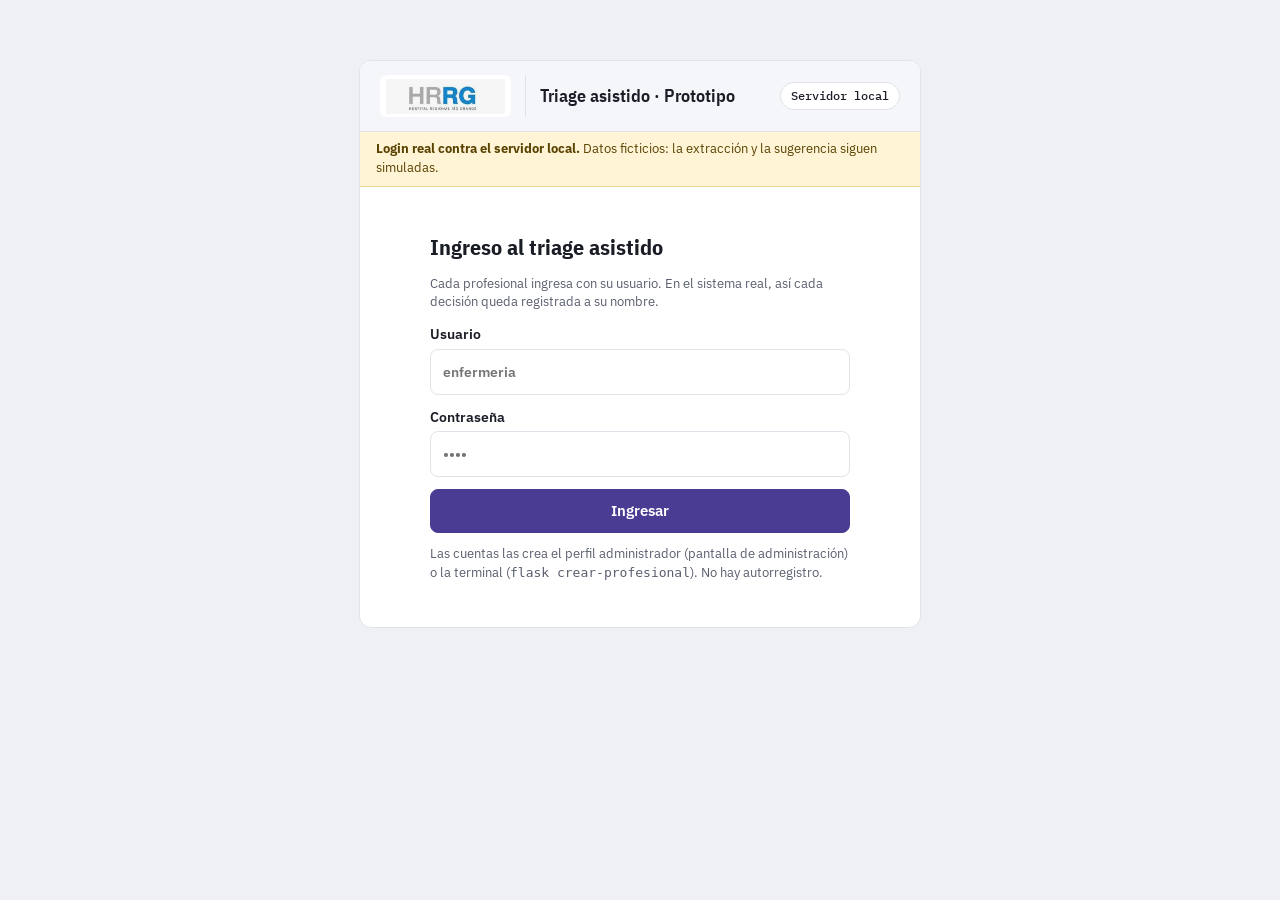
==== commit f019a2e0: "Gestión de contraseñas: pantalla admin, bloqueo por intentos y cambio obligatorio. Scripts movidos a" ====
--- a/frontend/index.html
+++ b/frontend/index.html
@@ -27,7 +27,7 @@
         <button type="submit" class="btn primary">Ingresar</button>
         <div class="demo-users" data-modo="demo"><b>Usuarios de demostración</b> (contraseña <code>demo</code>):<br><code>enfermeria</code> · Enfermería: triage completo<br><code>medico</code> · Médico/a de guardia: triage completo<br><code>auditor</code> · Calidad: solo lectura de En espera</div>
         <div class="hint" data-modo="demo">Abierta sin servidor: el login es simulado. Para el login real, abrí la app desde Flask (http://127.0.0.1:5000/index.html).</div>
-        <div class="hint" data-modo="real" hidden>Las cuentas se crean desde la terminal (<code>flask crear-profesional</code>). No hay autorregistro.</div>
+        <div class="hint" data-modo="real" hidden>Las cuentas las crea el perfil administrador (pantalla de administración) o la terminal (<code>flask crear-profesional</code>). No hay autorregistro.</div>
       </form>
     </div>
   </section>
--- a/frontend/estilos.css
+++ b/frontend/estilos.css
@@ -199,6 +199,8 @@
 .cx-h .sub{font-family:var(--f-body);font-size:12px;font-weight:400;color:var(--muted)}
 .cx-h .btn.sm{margin-left:auto;min-height:32px;padding:0 10px;font-size:12px;font-weight:500}
 .f.s-hce .tg,.f.s-med .tg{color:var(--muted)}
+/* A08: dato que no trajo la extracción y completó el profesional */
+.f.s-add>input,.f.s-add>select{border:1.5px solid var(--ink,currentColor)}.f.s-add .tg{color:var(--muted)}
 .relline{display:block;width:100%;text-align:left;border:0;background:var(--panel-2);border-radius:8px;padding:8px 12px;font-size:13px;color:var(--muted);white-space:nowrap;overflow:hidden;text-overflow:ellipsis;cursor:pointer}
 .relline b{color:var(--ink)}
 .relline[aria-expanded="true"]{white-space:normal}
@@ -220,6 +222,7 @@
 .ia-line .ia-tag{font-size:10px;padding:1px 6px;background:var(--accent-soft);color:var(--accent-text)}
 .ia-line details{width:100%}
 .ia-line details summary{cursor:pointer;color:var(--accent-text);text-decoration:underline;width:max-content;font-size:12px}
+.ia-line details summary .n{display:inline-flex;text-decoration:none;margin:0 4px 0 6px;vertical-align:middle}
 .ia-line details .g{margin-top:8px}
 details.more{border:1px solid var(--line);border-radius:10px;padding:10px 14px}
 details.more[open]{display:flex;flex-direction:column;gap:12px}
@@ -381,3 +384,32 @@
 .chat-in button{min-width:42px;min-height:42px;border-radius:8px;border:1px solid var(--line);background:var(--panel);cursor:pointer;font-weight:600}
 .chat-in .send{background:var(--accent);color:var(--accent-ink);border-color:var(--accent);padding:0 12px}
 .chat-in .vz[aria-pressed="true"]{background:var(--accent);color:var(--accent-ink)}
+
+/* Historial guardado en el servidor */
+.note.hist ul{margin:6px 0 0 18px;padding:0}.note.hist li{margin:4px 0}.note.hist .old{color:var(--muted);font-size:13px}.note.hist .w{color:var(--err)}
+
+/* Lista de espera: aviso de error del servidor */
+.werr{color:var(--err);font-size:13px;margin:6px 0}
+/* Impresión: solo el resumen del episodio, en claro, sin botones */
+.print-only{display:none}
+@media print{
+  :root,:root[data-theme="dark"],:root:not([data-theme="light"]){--bg:#fff;--panel:#fff;--panel-2:#f3f3f3;--line:#bbb;--ink:#000;--muted:#333;--accent-text:#000;color-scheme:light}
+  body{background:#fff!important;color:#000}
+  body *{visibility:hidden}
+  #s-resumen,#s-resumen *{visibility:visible}
+  #s-resumen{position:absolute;left:0;top:0;width:100%;padding:0}
+  #s-resumen button,#s-resumen .decision,#s-resumen .robot,#chat,#s-resumen .yn{display:none!important}
+  .print-only{display:block!important;border-bottom:1px solid #000;padding-bottom:8px;margin-bottom:12px;font-size:13px}
+  .summary div,.wrow{break-inside:avoid}
+}
+
+/* DNI del paciente (ingreso) */
+.ident-pac{margin-bottom:12px}
+.ident-pac .opt{font-weight:400;color:var(--muted);font-size:12px;margin-left:6px}
+.ident-pac input{width:200px;max-width:100%;font-family:var(--f-mono);font-size:16px;padding:8px 10px;border:1px solid var(--line);border-radius:8px;background:var(--panel);color:var(--ink)}
+.ident-pac input.bad{border:2px solid var(--err)}
+.dnitag{font-family:var(--f-mono);font-size:12px;color:var(--muted);margin-top:2px}
+
+/* Atenciones anteriores del paciente */
+.note.hist .prev{margin-bottom:10px;padding-bottom:8px;border-bottom:1px dashed var(--line)}
+.note.hist .prevdet{margin:4px 0 6px 6px;font-size:13px}
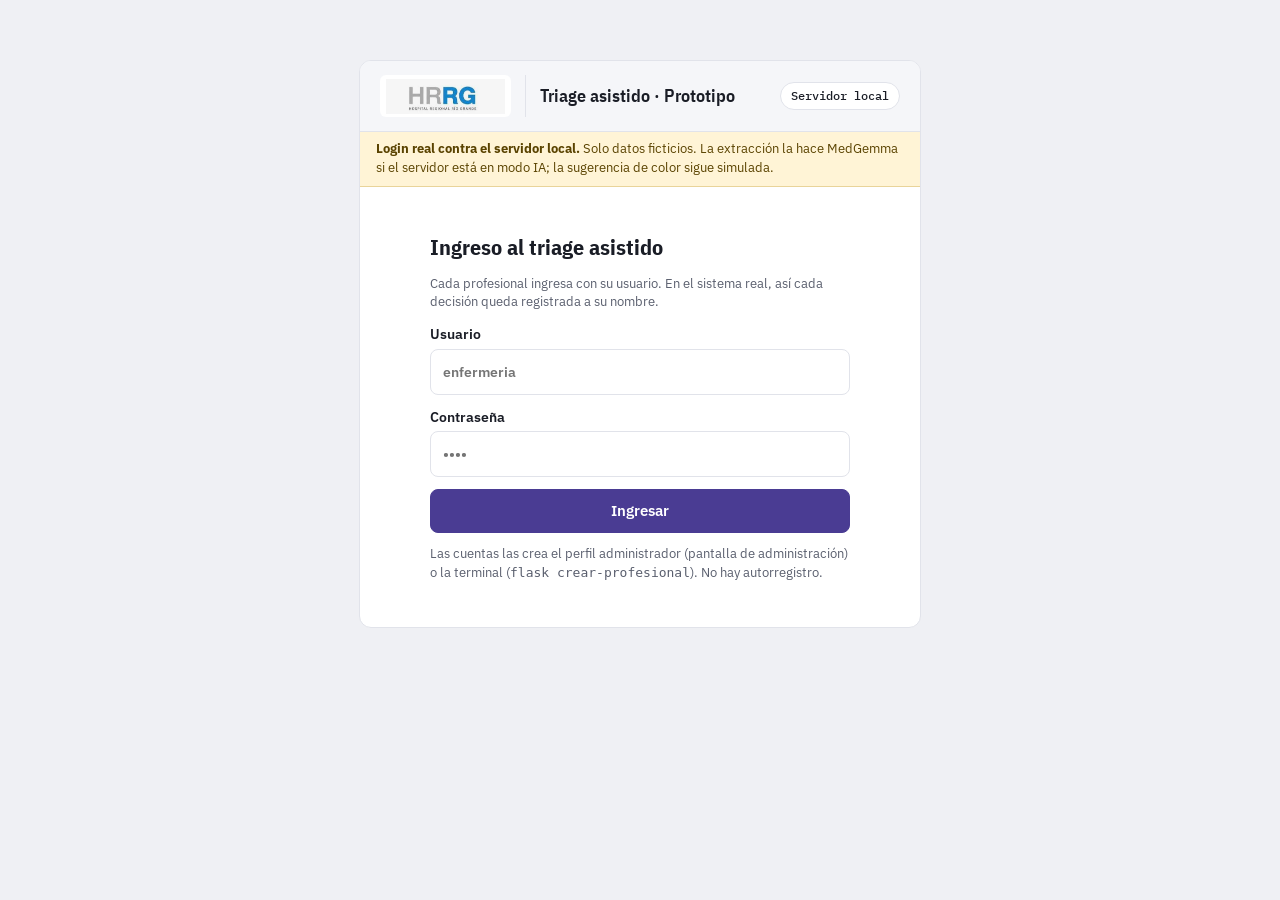
==== commit b020b54e: "A10: carteles del modo IA (chip MedGemma local y textos de simulación)" ====
--- a/frontend/index.html
+++ b/frontend/index.html
@@ -16,7 +16,7 @@
       <div class="chips"><span class="chip sim" data-modo="demo"><span class="n">S</span>MODO SIMULADO</span><span class="chip" data-modo="real" hidden>Servidor local</span></div>
     </div>
     <div class="simbar" role="note" data-modo="demo"><b>Acceso simulado, sin autenticación real.</b> Usuarios de demostración y datos ficticios.</div>
-    <div class="simbar" role="note" data-modo="real" hidden><b>Login real contra el servidor local.</b> Datos ficticios: la extracción y la sugerencia siguen simuladas.</div>
+    <div class="simbar" role="note" data-modo="real" hidden><b>Login real contra el servidor local.</b> Solo datos ficticios. La extracción la hace MedGemma si el servidor está en modo IA; la sugerencia de color sigue simulada.</div>
     <div class="body">
       <form class="login" id="loginForm" autocomplete="off" novalidate>
         <h3>Ingreso al triage asistido</h3>
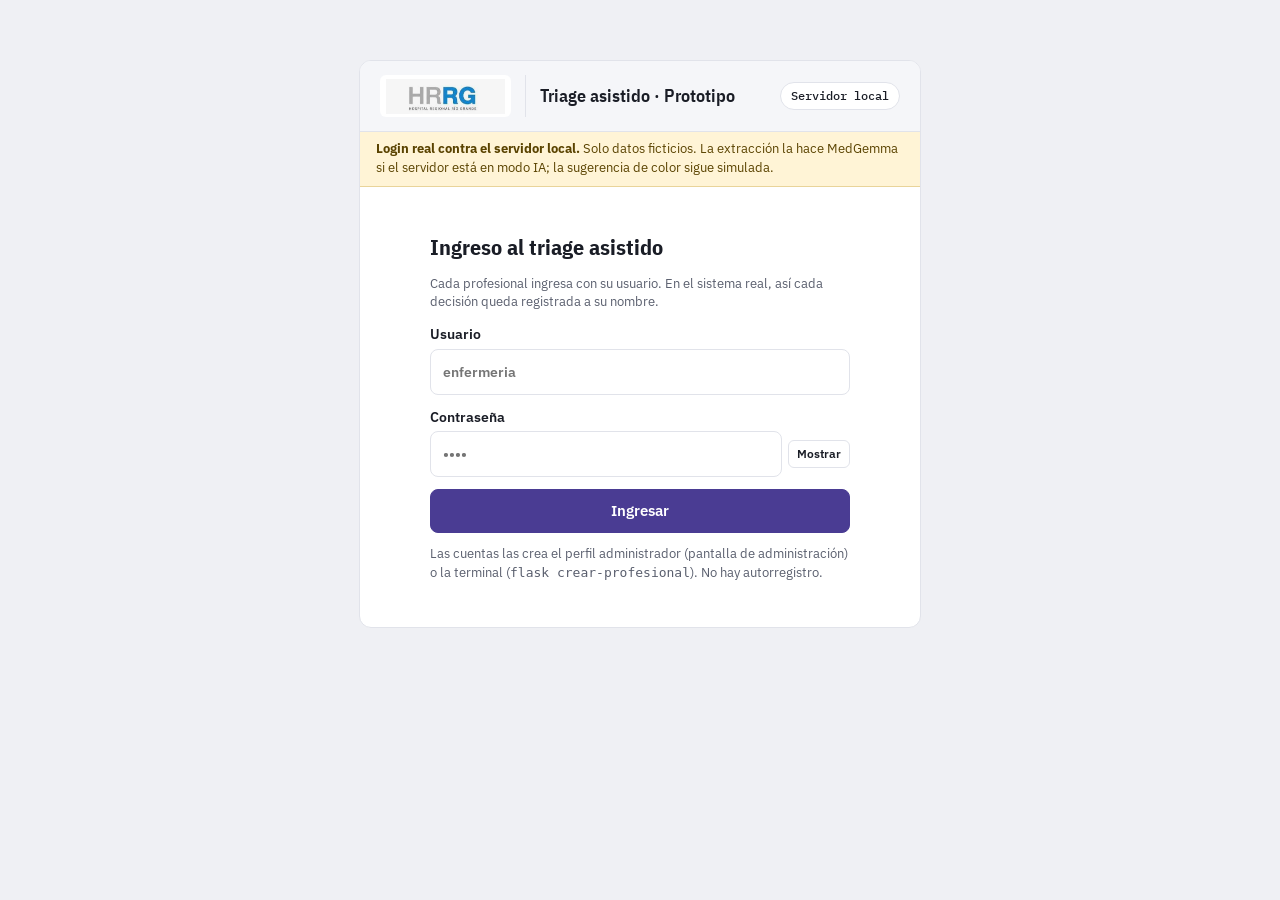
==== commit 9aab3c5a: "A10: buscador del historial, texto predictivo y botón Mostrar contraseña" ====
--- a/frontend/index.html
+++ b/frontend/index.html
@@ -33,6 +33,7 @@
   </section>
 </div>
 <script src="api.js"></script>
+<script src="js/mostrar_clave.js"></script>
 <script src="login.js"></script>
 </body>
 </html>
--- a/frontend/estilos.css
+++ b/frontend/estilos.css
@@ -282,6 +282,14 @@
 .wt{color:var(--muted);font-size:13px;min-width:96px}
 .wf{display:flex;gap:6px;flex-wrap:wrap}
 .wa{display:flex;gap:6px;margin-left:auto;flex-wrap:wrap}
+.casos{margin:10px 0 14px}.expform input#expDni{font-size:13px;padding:4px 6px;margin-left:4px;width:130px}
+.expform{display:flex;flex-wrap:wrap;gap:8px 12px;align-items:center;margin:8px 0;padding:10px;border:1px solid var(--line);border-radius:8px;background:var(--panel)}.expform #expPass{font-size:13px;padding:4px 6px;margin-left:4px}
+.casos-fechas{gap:8px;align-items:center;margin:6px 0}.casos-fechas input{font-size:13px;padding:3px 6px}.casos select{font-size:13px;padding:4px 6px}.casos li{margin:6px 0}.casos .chipc{font-size:11px;padding:1px 6px;border-radius:4px}
+.histpanel{flex-basis:100%;margin:6px 0 0;font-size:13px}
+.histpanel .prev{margin-top:8px}
+.escform{flex-basis:100%;display:flex;flex-wrap:wrap;gap:8px;align-items:center;border-top:1px dashed var(--line);padding-top:8px;font-size:13px}
+.escform select,.escform input{flex:1 1 200px;min-width:0}
+.escform .row{display:flex;gap:6px}
 .btn.sm{min-height:40px;padding:0 12px;font-size:13px}
 .btn.esc{color:var(--err);border-color:var(--err)}
 .btn.esc.armed{background:var(--err);color:var(--panel);border-color:var(--err)}
@@ -405,6 +413,7 @@
 
 /* DNI del paciente (ingreso) */
 .ident-pac{margin-bottom:12px}
+.label .opt{font-weight:400;color:var(--muted);font-size:12px;margin-left:6px}
 .ident-pac .opt{font-weight:400;color:var(--muted);font-size:12px;margin-left:6px}
 .ident-pac input{width:200px;max-width:100%;font-family:var(--f-mono);font-size:16px;padding:8px 10px;border:1px solid var(--line);border-radius:8px;background:var(--panel);color:var(--ink)}
 .ident-pac input.bad{border:2px solid var(--err)}
@@ -413,3 +422,20 @@
 /* Atenciones anteriores del paciente */
 .note.hist .prev{margin-bottom:10px;padding-bottom:8px;border-bottom:1px dashed var(--line)}
 .note.hist .prevdet{margin:4px 0 6px 6px;font-size:13px}
+
+/* Indicador de carga al consultar al backend (api.js) */
+.carga-global{position:fixed;inset:0 0 auto 0;z-index:9999;pointer-events:none;opacity:0;transition:opacity .15s}
+.carga-global.on{opacity:1}
+.carga-global .carga-barra{display:block;height:3px;background:linear-gradient(90deg,transparent,var(--accent,#6b5bd2),transparent);background-size:40% 100%;background-repeat:no-repeat;animation:carga-mov 1.1s linear infinite}
+.carga-global .carga-txt{position:absolute;top:8px;right:12px;font-size:12px;padding:4px 10px;border-radius:999px;background:var(--panel,#fff);color:var(--ink,#1a1d26);border:1px solid var(--line,#ccc);box-shadow:0 2px 8px rgba(0,0,0,.15)}
+html.cargando,html.cargando *{cursor:progress}
+@keyframes carga-mov{from{background-position:-40% 0}to{background-position:140% 0}}
+@media (prefers-reduced-motion:reduce){.carga-global .carga-barra{animation:none;background:var(--accent,#6b5bd2)}}
+
+/* [Propuesta Barby 26/10] Mostrar / Ocultar contraseña */
+.clave{display:flex;align-items:center;gap:6px}
+.clave>input{flex:1;min-width:0}
+.expform .clave{display:inline-flex;margin-left:4px}.expform .clave>#expPass{margin-left:0}
+.ver-clave{border:1px solid var(--line);background:transparent;color:var(--ink);border-radius:6px;padding:4px 8px;font:inherit;font-size:12px;font-weight:600;cursor:pointer;white-space:nowrap}
+.ver-clave:hover{background:var(--panel)}
+.ver-clave[aria-pressed=true]{border-color:var(--ink)}
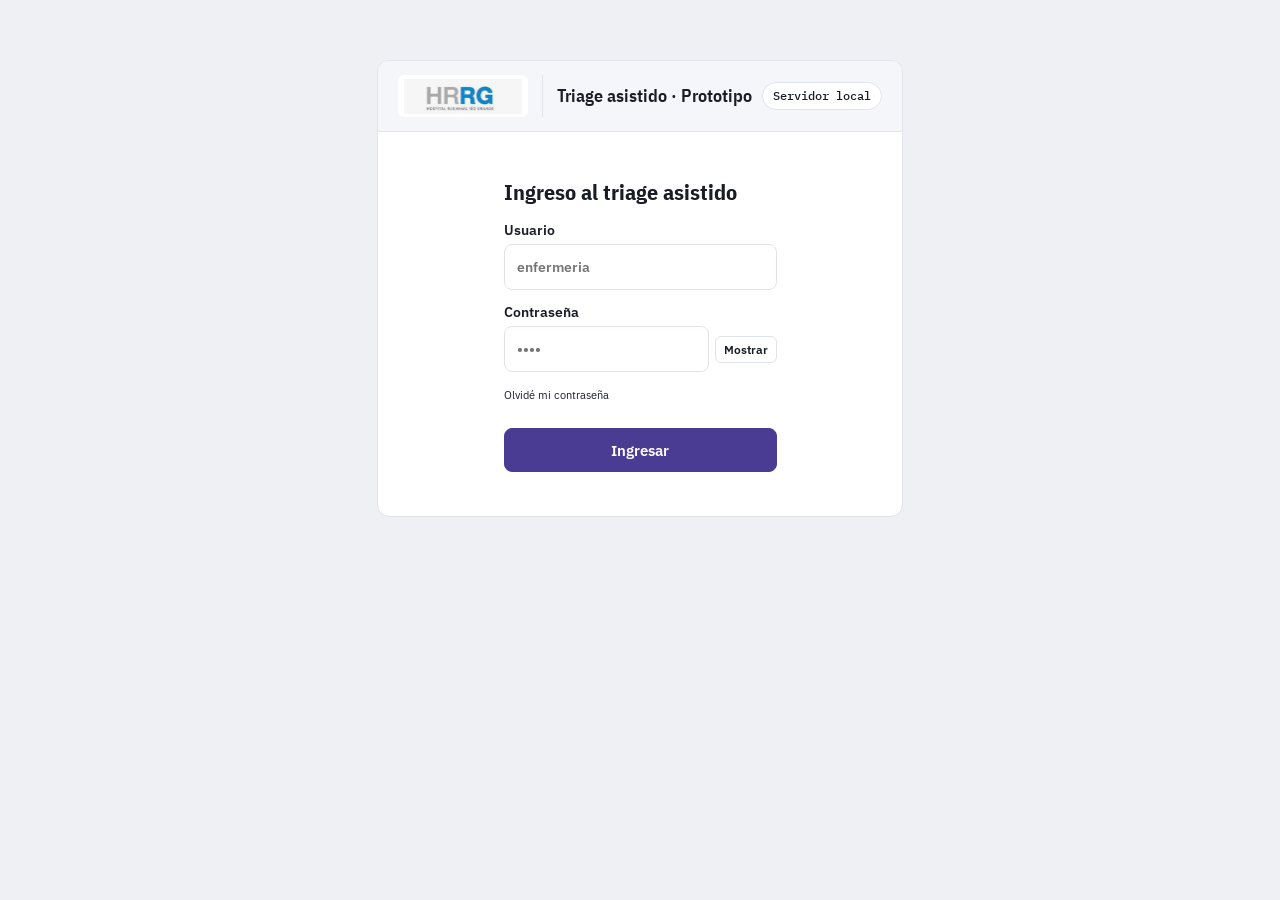
==== commit 205db332: "Actualiza avisos de interfaz y agrega ayuda para recuperar el acceso" ====
--- a/frontend/index.html
+++ b/frontend/index.html
@@ -3,7 +3,7 @@
 <head>
 <meta charset="utf-8">
 <meta name="viewport" content="width=device-width, initial-scale=1">
-<title>Ingreso · Triage asistido (simulación)</title>
+<title>Ingreso · Triage asistido</title>
 <link rel="preconnect" href="https://fonts.googleapis.com">
 <link rel="stylesheet" href="https://fonts.googleapis.com/css2?family=IBM+Plex+Mono:wght@400;500&family=IBM+Plex+Sans+Condensed:wght@500;600;700&family=IBM+Plex+Sans:wght@400;500;600&display=swap">
 <link rel="stylesheet" href="estilos.css">
@@ -15,19 +15,23 @@
       <div class="brand"><img class="logo" src="[data-uri]" alt="HRRG · Hospital Regional Río Grande" width="119" height="36"><span class="sep"></span><h2>Triage asistido · Prototipo</h2></div>
       <div class="chips"><span class="chip sim" data-modo="demo"><span class="n">S</span>MODO SIMULADO</span><span class="chip" data-modo="real" hidden>Servidor local</span></div>
     </div>
-    <div class="simbar" role="note" data-modo="demo"><b>Acceso simulado, sin autenticación real.</b> Usuarios de demostración y datos ficticios.</div>
-    <div class="simbar" role="note" data-modo="real" hidden><b>Login real contra el servidor local.</b> Solo datos ficticios. La extracción la hace MedGemma si el servidor está en modo IA; la sugerencia de color sigue simulada.</div>
     <div class="body">
       <form class="login" id="loginForm" autocomplete="off" novalidate>
         <h3>Ingreso al triage asistido</h3>
-        <div class="hint">Cada profesional ingresa con su usuario. En el sistema real, así cada decisión queda registrada a su nombre.</div>
         <div class="banner" id="loginErr" hidden role="alert"><b>Usuario o contraseña incorrectos.</b><span>Revisá los datos e intentá de nuevo.</span></div>
         <label>Usuario<input id="lgUser" placeholder="enfermeria" autocomplete="username"></label>
         <label>Contraseña<input id="lgPass" type="password" placeholder="••••" autocomplete="current-password"></label>
+        <details class="recuperar-clave">
+        <summary>Olvidé mi contraseña</summary>
+        <p>
+        Para restablecer tu contraseña, contactá al administrador
+        del sistema e indicá tu nombre de usuario.
+        No compartas tu contraseña.
+        </p>
+</details>
         <button type="submit" class="btn primary">Ingresar</button>
         <div class="demo-users" data-modo="demo"><b>Usuarios de demostración</b> (contraseña <code>demo</code>):<br><code>enfermeria</code> · Enfermería: triage completo<br><code>medico</code> · Médico/a de guardia: triage completo<br><code>auditor</code> · Calidad: solo lectura de En espera</div>
         <div class="hint" data-modo="demo">Abierta sin servidor: el login es simulado. Para el login real, abrí la app desde Flask (http://127.0.0.1:5000/index.html).</div>
-        <div class="hint" data-modo="real" hidden>Las cuentas las crea el perfil administrador (pantalla de administración) o la terminal (<code>flask crear-profesional</code>). No hay autorregistro.</div>
       </form>
     </div>
   </section>
--- a/frontend/estilos.css
+++ b/frontend/estilos.css
@@ -86,6 +86,9 @@
 .st.none{border-style:dashed;color:var(--muted)}
 .st.fix{background:var(--accent-soft);color:var(--accent-text);border-color:transparent}
 .st.bad{color:var(--err);border-color:var(--err)}
+/* [Dario 29/10 · D4] Condición especial del episodio (no es prioridad clínica) */
+.st.cond{background:var(--panel-2);border-style:dashed}
+.ident-pac select{display:block;margin-top:4px;padding:8px 10px;border:1px solid var(--line);border-radius:8px;background:var(--panel);color:var(--ink);font-size:15px}
 .restore{display:block;margin-top:4px;font-size:12px;background:none;border:0;padding:0;color:var(--accent-text);text-decoration:underline;cursor:pointer}
 .miss{display:flex;flex-wrap:wrap;gap:6px;align-items:center;font-size:14px}
 .summary{display:grid;grid-template-columns:repeat(4,minmax(0,1fr));border:1px solid var(--line);border-radius:8px;overflow:hidden}
@@ -109,7 +112,10 @@
 .dbtns{display:grid;grid-template-columns:repeat(3,minmax(0,1fr));gap:10px}
 .dbtns .btn{min-height:50px}
 .dbtns .btn[aria-pressed="true"]{outline:3px solid var(--accent);outline-offset:1px}
-.levels{display:grid;grid-template-columns:repeat(5,minmax(0,1fr));gap:6px}
+/* [Dario 30/10] Decisión registrada: el botón elegido queda marcado (verde suave con ✓) */
+.dbtns .btn.hecho{background:#E7F4EC;color:#1D6B3A;border-color:#1D6B3A;outline:none}
+:root[data-theme="dark"] .dbtns .btn.hecho{background:#16372A;color:#8FD9AE;border-color:#8FD9AE}
+.levels{display:grid;grid-template-columns:repeat(4,minmax(0,1fr));gap:6px}
 .lvl{min-height:48px;border-radius:8px;border:1px solid transparent;font-weight:700;font-size:13px;cursor:pointer}
 .lvl[aria-pressed="true"]{outline:3px solid var(--ink);outline-offset:2px}
 .form{display:flex;flex-direction:column;gap:8px}
@@ -332,22 +338,6 @@
 /* ===== v34 ===== */
 .src.g{background:var(--m-verde);color:#fff}
 .src.f{background:var(--panel-2);color:var(--ink);border:1px solid var(--line)}
-.fuente{margin:0 20px 12px;border:1px solid var(--line);border-radius:10px;background:var(--panel-2);font-size:13px}
-.fuente summary{cursor:pointer;padding:10px 12px;display:flex;gap:8px;align-items:baseline;flex-wrap:wrap}
-.fuente summary b{font-weight:600}
-.fuente .frag{margin:0 12px 12px;padding:10px 12px;border-left:3px solid var(--mc,var(--line));background:var(--panel);border-radius:6px;font-family:var(--f-mono);font-size:12px;line-height:1.55;white-space:pre-wrap}
-.subir{margin:0 20px 12px;border:1px dashed var(--line);border-radius:10px;padding:12px 14px}
-.subir h4{margin:0 0 8px;font-size:14px;display:flex;gap:8px;align-items:center;flex-wrap:wrap}
-.subir .chipc{display:inline-block;padding:2px 8px;border-radius:999px;font-size:12px;font-weight:700}
-.subir ul{list-style:none;margin:0;padding:0;display:flex;flex-direction:column;gap:6px}
-.subir li{display:flex;gap:10px;align-items:center;flex-wrap:wrap;font-size:14px}
-.subir li .q{flex:1 1 220px}
-.subir li .meas{font-size:12px;color:var(--muted)}
-.yn{display:flex;gap:6px}
-.yn button{min-height:36px;min-width:52px;border-radius:8px;border:1px solid var(--line);background:var(--panel);font:inherit;font-size:13px;font-weight:600;cursor:pointer}
-.yn button[aria-pressed="true"][data-a="si"]{background:var(--err);color:#fff;border-color:var(--err)}
-.yn button[aria-pressed="true"][data-a="no"]{background:var(--panel-2);color:var(--muted)}
-.subir .hint{margin-top:8px}
 .clock{display:flex;flex-direction:column;gap:4px;min-width:170px}
 .clock .bar{height:6px;border-radius:999px;background:var(--panel-2);overflow:hidden}
 .clock .bar i{display:block;height:100%;background:var(--m-verde)}
@@ -406,7 +396,7 @@
   body *{visibility:hidden}
   #s-resumen,#s-resumen *{visibility:visible}
   #s-resumen{position:absolute;left:0;top:0;width:100%;padding:0}
-  #s-resumen button,#s-resumen .decision,#s-resumen .robot,#chat,#s-resumen .yn{display:none!important}
+  #s-resumen button,#s-resumen .decision,#s-resumen .robot,#chat{display:none!important}
   .print-only{display:block!important;border-bottom:1px solid #000;padding-bottom:8px;margin-bottom:12px;font-size:13px}
   .summary div,.wrow{break-inside:avoid}
 }
@@ -418,6 +408,10 @@
 .ident-pac input{width:200px;max-width:100%;font-family:var(--f-mono);font-size:16px;padding:8px 10px;border:1px solid var(--line);border-radius:8px;background:var(--panel);color:var(--ink)}
 .ident-pac input.bad{border:2px solid var(--err)}
 .dnitag{font-family:var(--f-mono);font-size:12px;color:var(--muted);margin-top:2px}
+/* DNI y condición especial en la misma fila; en pantallas chicas la condición baja sola */
+.ident-fila{display:flex;gap:24px;align-items:flex-start;flex-wrap:wrap}
+.ident-col{display:flex;flex-direction:column;min-width:0}
+.ident-fila select{margin-top:0;min-width:200px;font-size:16px}
 
 /* Atenciones anteriores del paciente */
 .note.hist .prev{margin-bottom:10px;padding-bottom:8px;border-bottom:1px dashed var(--line)}
@@ -439,3 +433,148 @@
 .ver-clave{border:1px solid var(--line);background:transparent;color:var(--ink);border-radius:6px;padding:4px 8px;font:inherit;font-size:12px;font-weight:600;cursor:pointer;white-space:nowrap}
 .ver-clave:hover{background:var(--panel)}
 .ver-clave[aria-pressed=true]{border-color:var(--ink)}
+
+/* [Barby 28/10] Botón de peligro */
+.btn.danger{background:var(--err);border-color:var(--err);color:#fff}
+.btn.danger:disabled{opacity:.5;cursor:not-allowed}
+/* [Dario 30/10] Etiqueta de origen de la regla en el «Por qué»: oscura y neutra (sin colores de triage). */
+.src.h{background:var(--tab);color:var(--bg)}
+.src.h.prov{background:var(--panel-2);color:var(--muted)}
+
+/* [Propuesta Barby 28/10] Pantalla de reglas del hospital (reglas.html) */
+.reglas-app .brand h2{margin:0;font-family:var(--f-display);font-size:20px;font-weight:600}
+.reglas-app .brand .sep{width:1px;align-self:stretch;background:var(--line)}
+.rg-intro{display:flex;flex-wrap:wrap;gap:14px;align-items:stretch}
+.rg-intro .note{flex:1 1 480px;font-size:15px;display:flex;align-items:center}
+.rg-intro .btn.big{min-height:54px;padding:0 24px;font-size:17px}
+.rg-resumen{display:grid;grid-template-columns:repeat(3,minmax(0,1fr));border:1px solid var(--line);border-radius:10px;overflow:hidden}
+.rg-resumen div{padding:14px 16px;border-right:1px solid var(--line);display:flex;flex-direction:column;gap:6px}
+.rg-resumen div:last-child{border-right:0}
+.rg-resumen span{font-size:13px;color:var(--muted)}
+.rg-resumen b{font-family:var(--f-display);font-size:26px;line-height:1}
+.rg-ejemplo{display:flex;flex-wrap:wrap;gap:10px 16px;align-items:center;justify-content:space-between;border:1px dashed var(--line);border-radius:10px;padding:12px 14px;font-size:14px}
+.rg-ejemplo>div{flex:1 1 420px}
+/* [Dario 29/10 · Etapa C] Tiempos objetivo por color */
+.rg-tiempos{border:1px solid var(--line);border-radius:10px;padding:12px 14px;font-size:14px;display:flex;flex-direction:column;gap:10px}
+.rg-tiempos .rg-tgrid{display:flex;flex-wrap:wrap;gap:10px}
+.rg-tiempos label{display:flex;align-items:center;gap:8px}
+.rg-tiempos input{width:80px}
+/* [Dario 30/10] Pestaña Signos vitales */
+.rg-sgtabla input{padding:4px 6px}
+.rg-sgtabla input[type="checkbox"]{width:18px;height:18px;padding:0}
+.rg-sgtabla tr.rg-hereda td{color:var(--muted)}
+.rg-sgtabla tr.rg-hereda input{opacity:.6}
+.rg-lista{display:flex;flex-direction:column;gap:12px}
+.rg-vacio{border:1px dashed var(--line);border-radius:10px;padding:28px;text-align:center;color:var(--muted)}
+.rg-card{border:1px solid var(--line);border-left:6px solid var(--c);border-radius:12px;padding:14px 16px;display:flex;flex-direction:column;gap:10px;background:var(--panel)}
+.rg-card.inactiva{opacity:.7}
+.rg-card header{display:flex;flex-wrap:wrap;gap:6px 10px;align-items:center}
+.rg-card header b{font-size:16px}
+.rg-cod{font-family:var(--f-mono);font-size:13px;font-weight:600;color:var(--muted)}
+.rg-card .chipc,.rg-frase .chipc,.rg-prueba .chipc{display:inline-block;padding:2px 8px;border-radius:999px;font-size:12px;font-weight:700}
+.rg-est{font-family:var(--f-mono);font-size:12px;padding:2px 8px;border-radius:999px;border:1px solid var(--line)}
+.rg-est.activa{background:var(--m-verde);color:#fff;border-color:transparent}
+.rg-est.borrador{background:var(--panel-2)}
+/* [Dario 29/10] Origen de la regla: Manchester / adaptación local HRRG / provisoria */
+.rg-org{font-family:var(--f-mono);font-size:12px;padding:2px 8px;border-radius:999px;border:1px solid var(--line)}
+.rg-org.manchester{background:var(--tab);color:var(--bg);border-color:transparent}
+.rg-org.local{background:var(--panel-2)}
+.rg-org.provisoria{border-style:dashed}
+.rg-si{font-size:14px}.rg-si ul{margin:4px 0 0;padding-left:20px}
+.rg-pq{font-size:14px;display:flex;flex-wrap:wrap;gap:6px;align-items:baseline}
+.rg-card footer{display:flex;flex-wrap:wrap;gap:8px;align-items:center}
+.rg-hist{margin:0;padding-left:20px;font-size:13px;color:var(--muted)}
+.rg-editor{border:2px solid var(--accent);border-radius:12px;padding:16px 18px;display:flex;flex-direction:column;gap:14px;background:var(--panel)}
+.rg-editor h3{margin:0;font-family:var(--f-display);font-size:20px}
+.rg-editor label{display:flex;flex-direction:column;gap:4px;font-size:13px;font-weight:600}
+.rg-editor input,.rg-editor select,.rg-editor textarea{min-height:40px;border:1px solid var(--line);border-radius:8px;padding:6px 10px;background:var(--panel);color:var(--ink);font:inherit;font-weight:400}
+.rg-editor .lbl{font-size:13px;font-weight:600}
+.rg-grid{display:flex;flex-wrap:wrap;gap:14px;align-items:flex-end}
+.rg-grid>label{flex:1 1 260px}
+.rg-colores{display:flex;flex-wrap:wrap;gap:8px;align-items:center}
+.rg-colores .lvl{min-width:96px}
+.rg-conds{display:flex;flex-direction:column;gap:8px}
+.rg-comb{display:flex;flex-wrap:wrap;gap:6px 18px}
+.rg-comb label{flex-direction:row;align-items:center;gap:6px;font-weight:400}
+.rg-comb input{min-height:auto}
+.rg-cond{display:flex;flex-wrap:wrap;gap:8px;align-items:center;padding:8px;border:1px solid var(--line);border-radius:8px;background:var(--panel-2)}
+.rg-cond select:first-child{flex:1 1 220px}
+.rg-cond input{width:110px}
+.rg-frase{font-size:15px;background:var(--panel-2);border-radius:8px;padding:10px 12px}
+.rg-prueba{border:1px dashed var(--line);border-radius:10px;padding:12px;display:flex;flex-direction:column;gap:8px}
+.rg-pcampos{display:flex;flex-wrap:wrap;gap:10px}
+.rg-pcampos label{flex:0 1 200px}
+.rg-pchk{flex-direction:row!important;align-items:center;gap:6px!important}
+.rg-pchk input{min-height:auto}
+.rg-si-ok{color:var(--m-verde);font-weight:600}
+.rg-no{color:var(--muted)}
+@media (max-width:640px){.rg-resumen{grid-template-columns:1fr}.rg-resumen div{border-right:0;border-bottom:1px solid var(--line)}}
+
+/* ===== [Dario 30/10] Pantalla de reglas nueva: pestañas, resumen, filtros y lista agrupada por color ===== */
+.rg-tabs{display:flex;gap:2px;padding:0 22px;border-bottom:1px solid var(--line);background:var(--panel);overflow-x:auto}
+.rg-tabs button{background:none;border:0;border-bottom:3px solid transparent;padding:13px 16px;font:inherit;font-size:15px;color:var(--muted);cursor:pointer;white-space:nowrap}
+.rg-tabs button[aria-selected="true"]{color:var(--ink);font-weight:600;border-bottom-color:var(--accent)}
+.rg-kpis{display:grid;grid-template-columns:repeat(4,minmax(0,1fr));gap:12px}
+.rg-kpis div{border:1px solid var(--line);border-radius:10px;padding:12px 14px;display:flex;flex-direction:column;gap:4px;background:var(--panel)}
+.rg-kpis span{font-size:13px;color:var(--muted)}
+.rg-kpis b{font-family:var(--f-display);font-size:26px;line-height:1.1}
+.rg-kpis .alerta{border-color:#E2B04A;background:#FFF8E6}.rg-kpis .alerta b,.rg-kpis .alerta small{color:#8A5A00}
+.rg-kpis small{font-size:12px}
+.rg-barra{display:flex;flex-wrap:wrap;align-items:center;gap:10px;margin:16px 0 10px}
+.rg-filtros{display:flex;flex-wrap:wrap;gap:6px;align-items:center}
+.rg-f{border:1px solid var(--line);background:var(--panel);color:var(--ink);border-radius:999px;padding:6px 13px;font:inherit;font-size:13.5px;cursor:pointer}
+.rg-f[aria-pressed="true"]{background:var(--tab);color:var(--bg);border-color:var(--tab)}
+.rg-sep{width:1px;height:22px;background:var(--line);margin:0 4px}
+.rg-buscar{margin-left:auto;min-width:220px;border:1px solid var(--line);border-radius:8px;padding:8px 12px;font:inherit;font-size:14px;background:var(--panel);color:var(--ink)}
+.rg-tabla{width:100%;border-collapse:collapse;font-size:14px}
+.rg-tabla th{text-align:left;font-size:12px;font-weight:600;color:var(--muted);text-transform:uppercase;letter-spacing:.04em;padding:8px 10px;border-bottom:1px solid var(--line)}
+.rg-tabla td{padding:10px;border-bottom:1px solid var(--line);vertical-align:middle}
+.rg-grupo td{background:var(--panel-2);font-size:12.5px;font-weight:700;color:var(--muted);padding:7px 10px}
+.rg-cb{width:8px;padding:0 0 0 4px!important}.rg-cb div{width:6px;height:38px;border-radius:3px}
+.rg-nom{font-weight:600}
+.rg-frase-c{color:var(--muted);font-size:13px;margin-top:3px}
+.rg-fila.off .rg-nom,.rg-fila.off .rg-frase-c{opacity:.6}
+.rg-val{font-size:12.5px;white-space:nowrap}.rg-val.no{color:#8A5A00}.rg-val.ok{color:var(--m-verde)}
+.rg-sw{display:inline-flex;align-items:center;gap:8px;background:none;border:0;padding:4px 0;font:inherit;font-size:13px;color:var(--muted);cursor:pointer;white-space:nowrap}
+.rg-sw i{width:36px;height:20px;border-radius:999px;background:#C9CCD4;position:relative;flex:none;transition:background .15s}
+.rg-sw i::after{content:"";position:absolute;top:2px;left:2px;width:16px;height:16px;border-radius:50%;background:#fff;transition:left .15s}
+.rg-sw.on i{background:var(--m-verde)}.rg-sw.on i::after{left:18px}
+.rg-sw.on span{color:var(--ink);font-weight:600}
+.rg-sw:disabled{cursor:default;opacity:.8}
+.rg-acc{white-space:nowrap;font-size:13px}
+.rg-elim{color:var(--err)}
+.rg-conf td{background:var(--err-soft);font-size:13.5px}
+.rg-det td{background:var(--panel-2);font-size:13.5px}
+.rg-det .rg-hist{margin:8px 0 0}
+.rg-htabla td{font-size:13.5px}
+.rg-ayuda p{margin:0 0 10px;font-size:15px}
+@media (max-width:820px){
+  .rg-kpis{grid-template-columns:repeat(2,minmax(0,1fr))}
+  .rg-buscar{margin-left:0;width:100%}
+  .rg-tabla thead{display:none}
+  .rg-tabla tr.rg-fila{display:grid;grid-template-columns:8px 1fr auto;gap:4px 10px;padding:8px 0}
+  .rg-tabla tr.rg-fila td{border:0;padding:2px 6px}
+  .rg-tabla tr.rg-fila td.rg-cb{grid-row:span 4}
+}
+.rg-tabla .chipc{display:inline-block;padding:3px 8px;border-radius:5px;font-weight:700;font-size:12px;white-space:nowrap}
+.rg-tabla .src{font-size:11px;padding:3px 8px}
+
+form.login .recuperar-clave {
+  margin: 4px 0 12px;
+}
+
+form.login .recuperar-clave > summary {
+  font-size: 11px;
+  cursor: pointer;
+  list-style: none;
+}
+
+form.login .recuperar-clave > summary::-webkit-details-marker {
+  display: none;
+}
+
+form.login .recuperar-clave > p {
+  font-size: 12px;
+  line-height: 1.4;
+  margin: 8px 0;
+}
